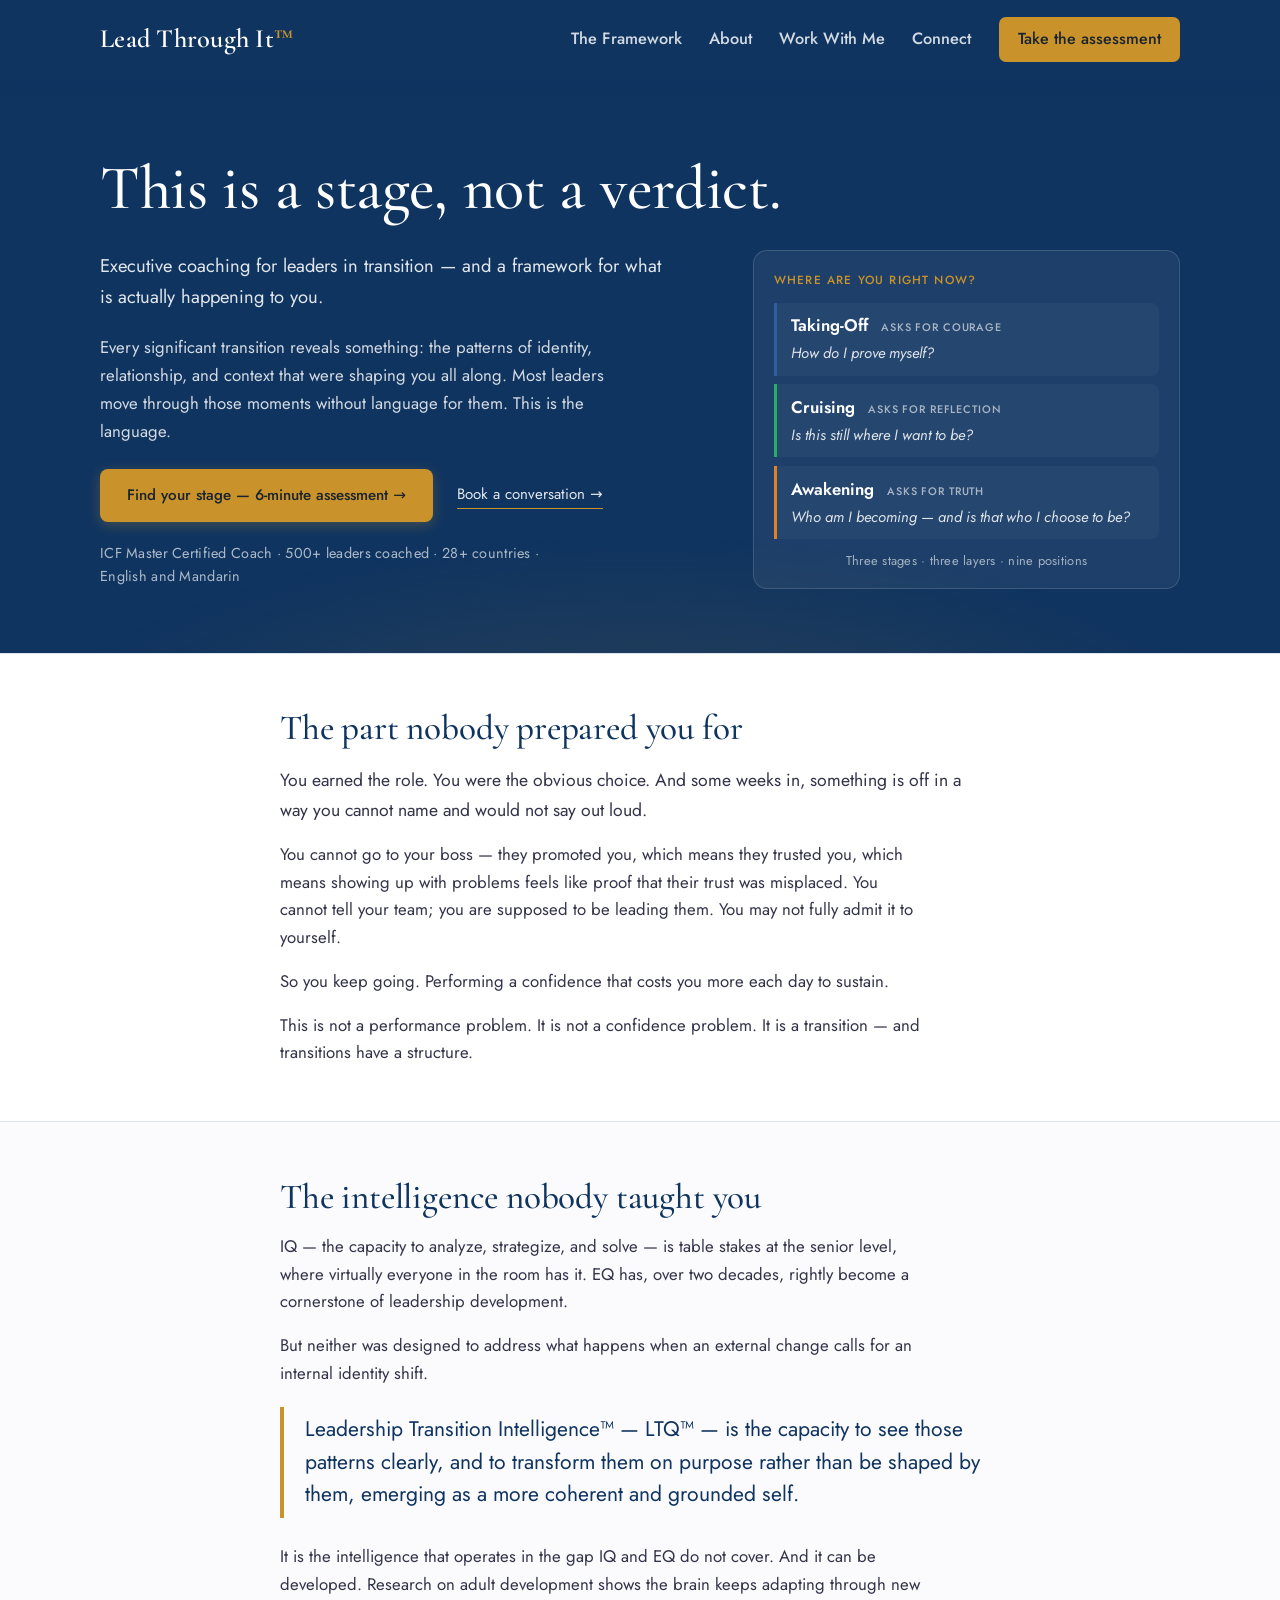
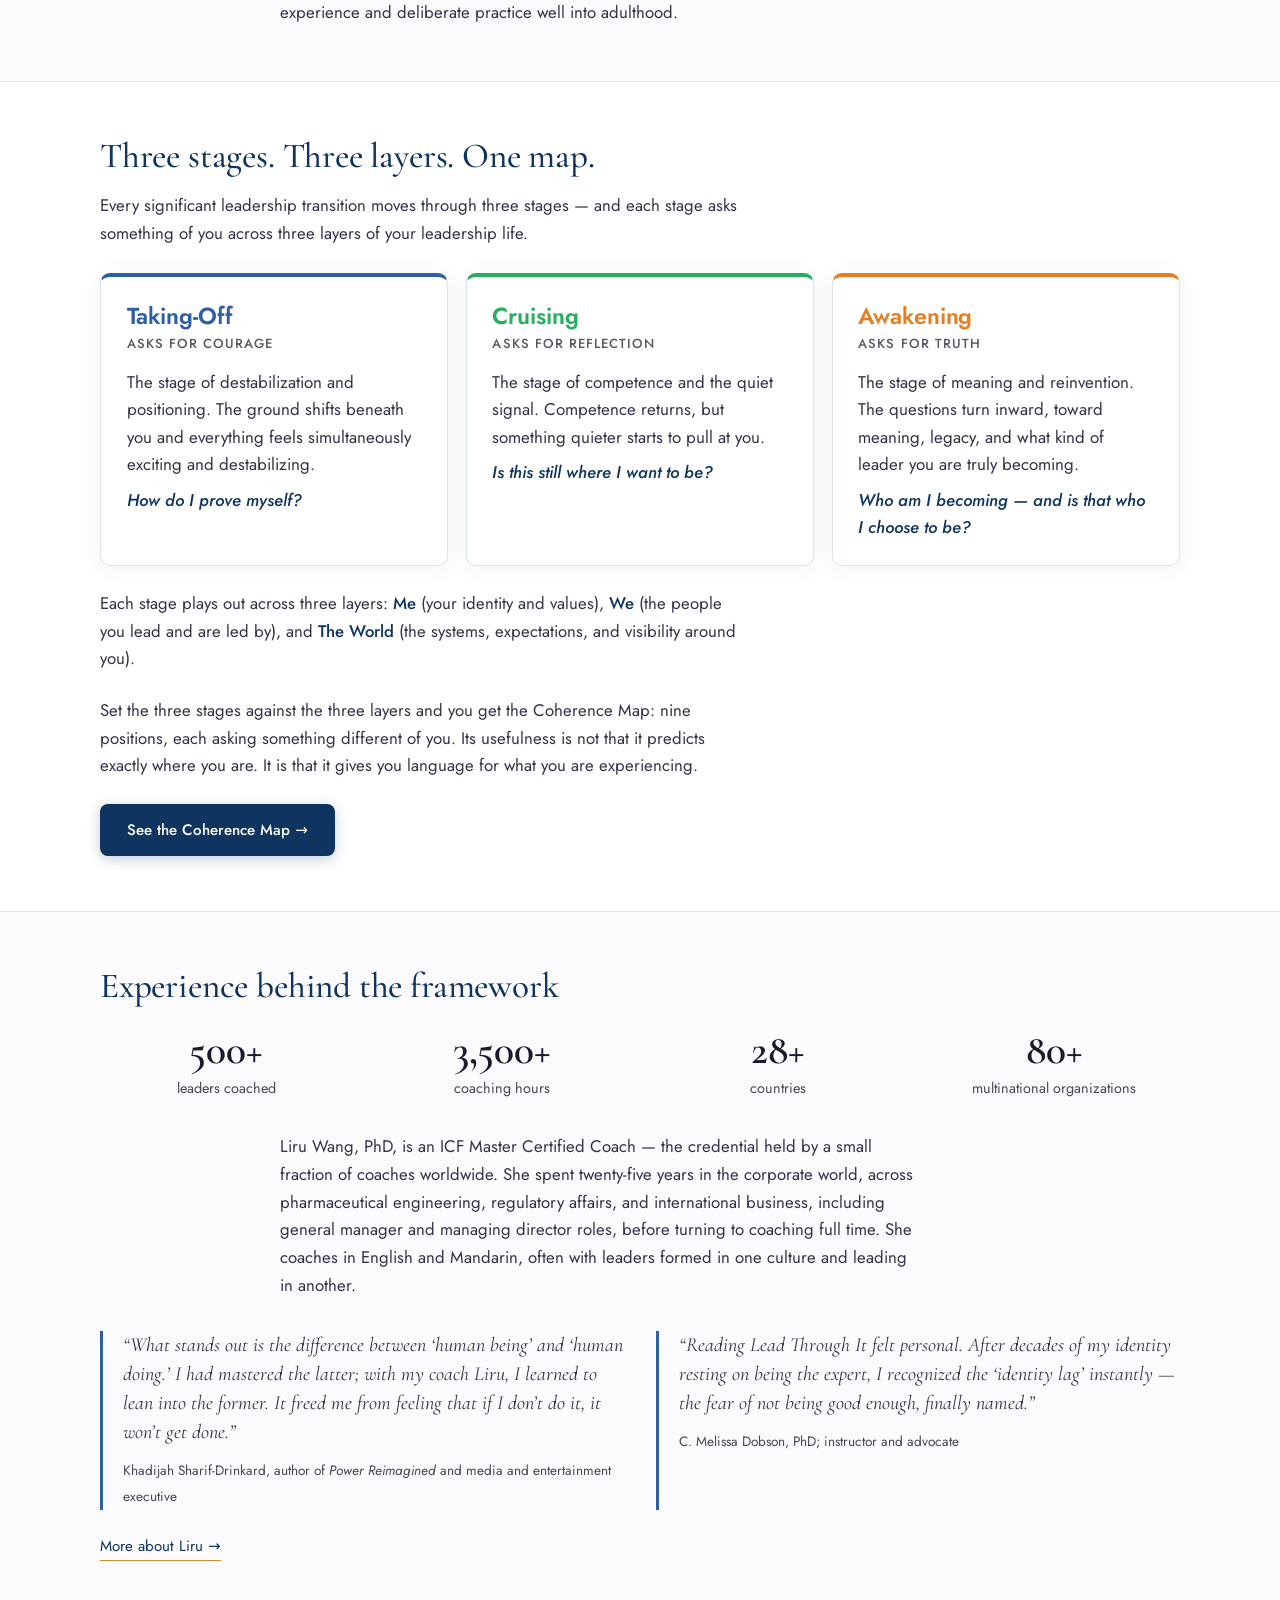
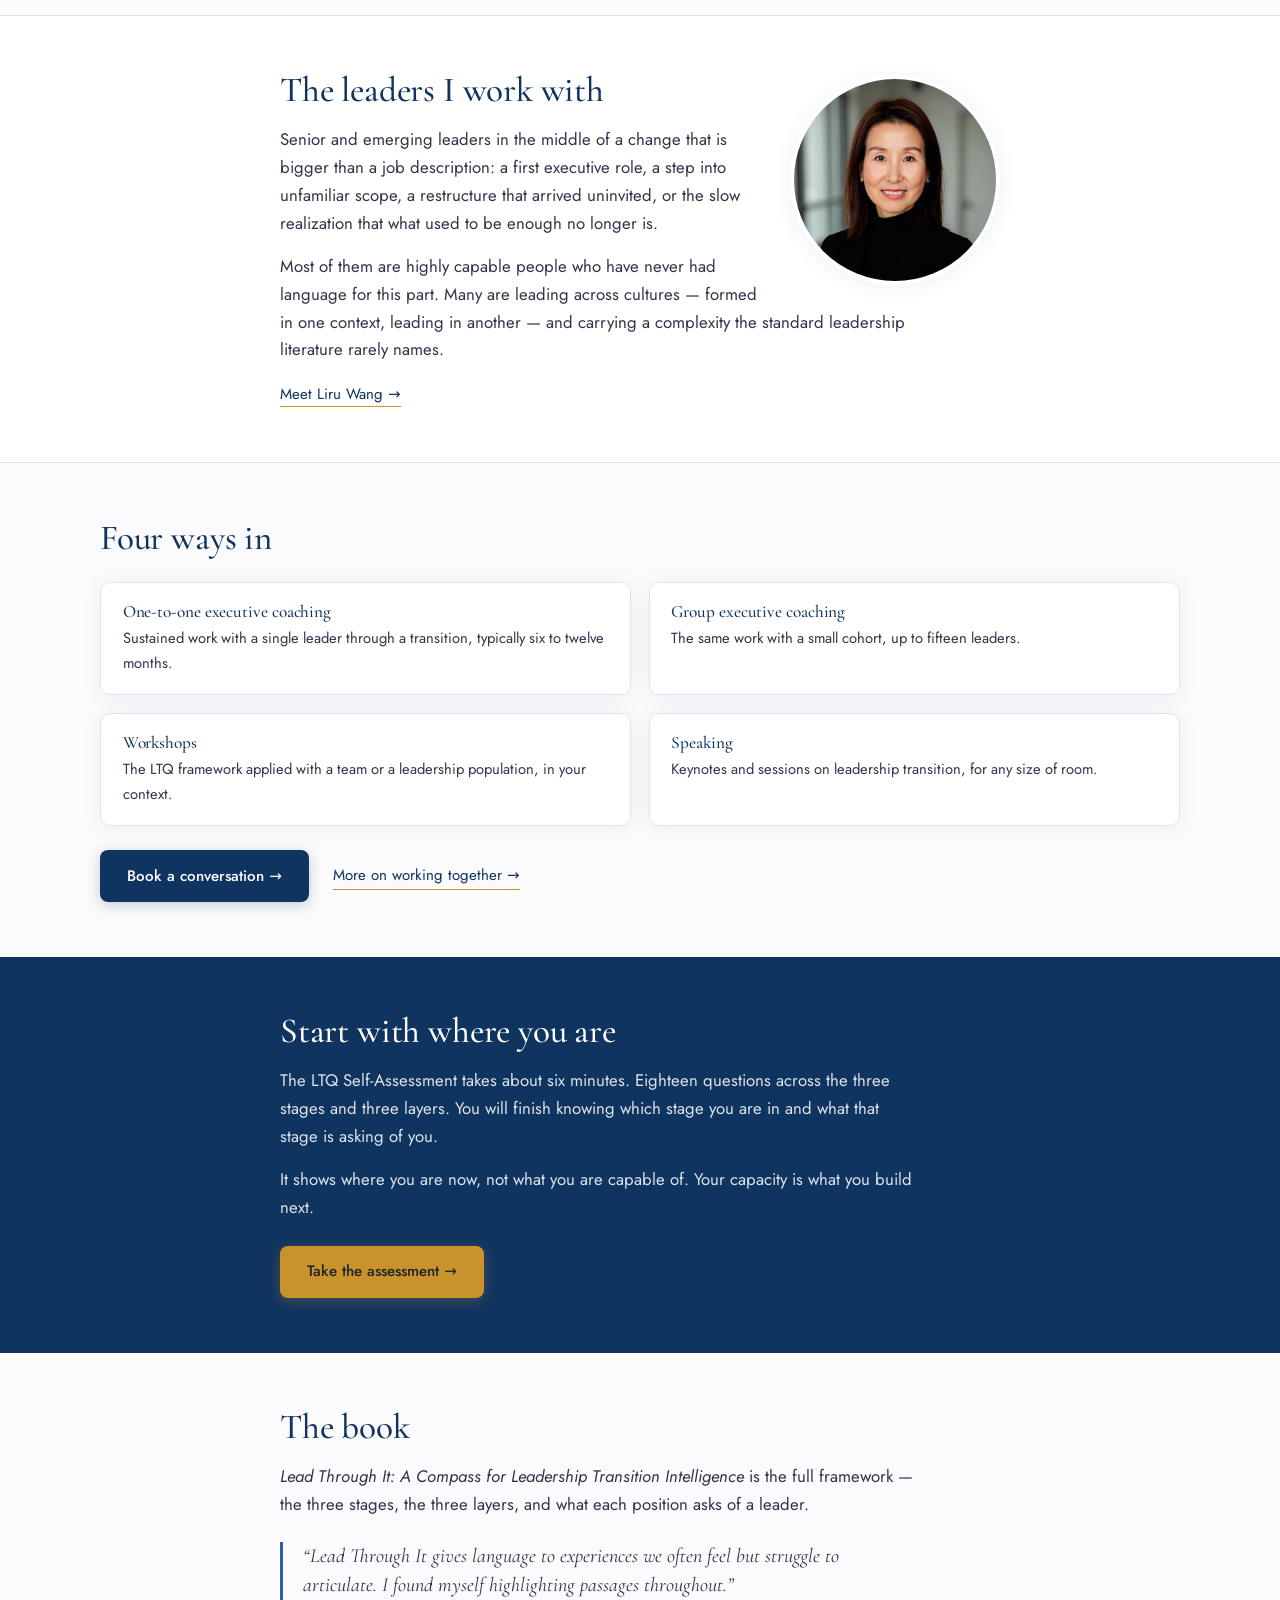
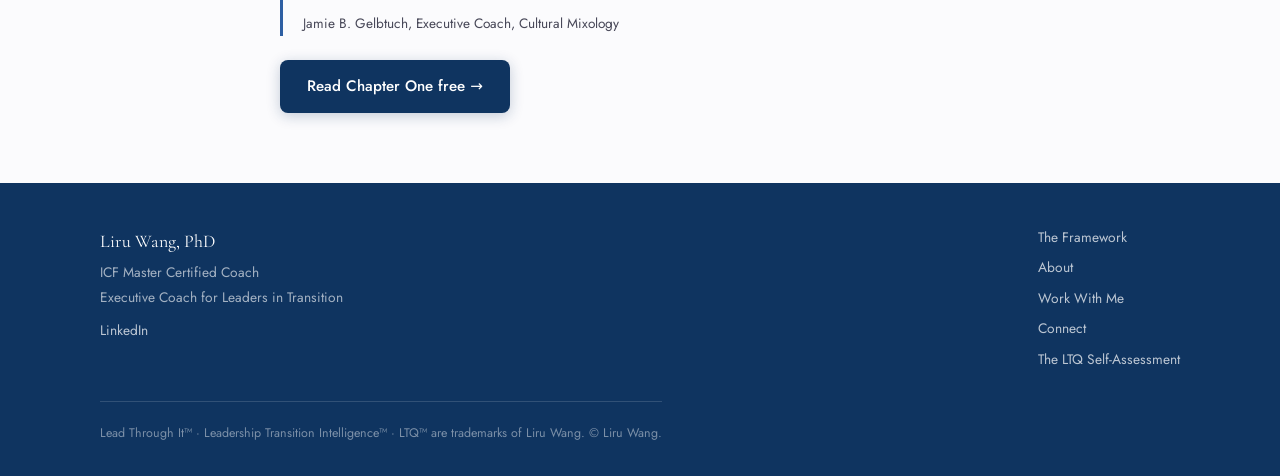
==== index.html @ 0b34b69c "Add files via upload" ====
<!DOCTYPE html>
<html lang="en">
<head>
<meta charset="UTF-8">
<meta name="viewport" content="width=device-width, initial-scale=1">
<title>Leadership Transition Intelligence — Liru Wang, PhD</title>
<meta name="description" content="Executive coaching for leaders in transition, and the LTQ framework for what is actually happening to you. Take the free 18-question self-assessment.">
<link rel="canonical" href="https://leadershiptransitionintelligence.com/">
<meta property="og:type" content="website">
<meta property="og:site_name" content="Leadership Transition Intelligence">
<meta property="og:title" content="Leadership Transition Intelligence — Liru Wang, PhD">
<meta property="og:description" content="Executive coaching for leaders in transition, and the LTQ framework for what is actually happening to you. Take the free 18-question self-assessment.">
<meta property="og:url" content="https://leadershiptransitionintelligence.com/">
<meta name="twitter:card" content="summary">
<link rel="preconnect" href="https://fonts.googleapis.com"><link rel="preconnect" href="https://fonts.gstatic.com" crossorigin><link href="https://fonts.googleapis.com/css2?family=Cormorant+Garamond:ital,wght@0,500;0,600;1,400;1,500&family=Jost:wght@300;400;500;600&display=swap" rel="stylesheet">
<link rel="stylesheet" href="site.css">
<style>
.proof-strip{margin-top:1.25rem;font-size:.9rem;letter-spacing:.02em;opacity:.8}
.stats{display:grid;grid-template-columns:repeat(4,1fr);gap:1.5rem;margin:1.5rem 0 2rem;text-align:center}
.stats .n{display:block;font-family:"Cormorant Garamond",serif;font-size:2.6rem;font-weight:600;line-height:1}
.stats .l{display:block;margin-top:.35rem;font-size:.9rem;opacity:.8}
.quotes{display:grid;grid-template-columns:1fr 1fr;gap:2rem;margin:2rem 0 1rem}
.quotes blockquote,.book-quote{margin:0;padding-left:1.25rem;border-left:3px solid var(--taking,#c8642a)}
.quotes blockquote p,.book-quote p{font-family:"Cormorant Garamond",serif;font-style:italic;font-size:1.25rem;line-height:1.45;margin:0 0 .6rem}
.quotes cite,.book-quote cite{font-style:normal;font-size:.85rem;opacity:.8}
.book-quote{margin:1.5rem 0}
@media (max-width:720px){.stats{grid-template-columns:repeat(2,1fr)}.quotes{grid-template-columns:1fr}}
</style>
<script type="application/ld+json">{"@context": "https://schema.org", "@graph": [{"@type": "Person", "@id": "https://leadershiptransitionintelligence.com/#liru", "name": "Liru Wang", "honorificSuffix": "PhD", "jobTitle": "Executive Coach", "description": "Executive coach for leaders in transition. Creator of the Leadership Transition Intelligence (LTQ) framework and author of Lead Through It.", "url": "https://leadershiptransitionintelligence.com", "sameAs": ["https://www.linkedin.com/in/liruwang/"], "knowsLanguage": ["en", "zh"], "address": {"@type": "PostalAddress", "addressLocality": "Edmonton", "addressRegion": "AB", "addressCountry": "CA"}, "hasCredential": [{"@type": "EducationalOccupationalCredential", "name": "ICF Master Certified Coach (MCC)", "credentialCategory": "certification", "recognizedBy": {"@type": "Organization", "name": "International Coaching Federation"}}, {"@type": "EducationalOccupationalCredential", "name": "PhD", "credentialCategory": "degree"}], "knowsAbout": ["Leadership transitions", "Executive coaching", "Leadership development", "Leadership Transition Intelligence", "Cross-cultural leadership"]}, {"@type": "Book", "@id": "https://leadershiptransitionintelligence.com/#book", "name": "Lead Through It: A Compass for Leadership Transition Intelligence", "author": {"@id": "https://leadershiptransitionintelligence.com/#liru"}, "inLanguage": "en", "bookFormat": "https://schema.org/Paperback", "about": "Leadership transitions, identity, and the Leadership Transition Intelligence framework"}, {"@type": "WebSite", "@id": "https://leadershiptransitionintelligence.com/#site", "url": "https://leadershiptransitionintelligence.com", "name": "Leadership Transition Intelligence", "publisher": {"@id": "https://leadershiptransitionintelligence.com/#liru"}}]}</script>
</head>
<body>
<a class="skip" href="#main">Skip to content</a>
<header class="site-header">
  <div class="header-inner">
    <a class="wordmark" href="index.html">Lead Through It<span>&trade;</span></a>
    <nav class="main" aria-label="Main">
      <a href="framework.html">The Framework</a><a href="about.html">About</a><a href="work-with-me.html">Work With Me</a><a href="connect.html">Connect</a>
      <a class="nav-cta" href="assessment.html">Take the assessment</a>
    </nav>
  </div>
</header>
<section class="hero hero-home">
  <div class="hero-inner">
    <h1 class="h1-oneline">This is a stage, not a verdict.</h1>
    <div class="hero-grid">
      <div>
        <p class="sub">Executive coaching for leaders in transition &mdash; and a framework for what is
           actually happening to you.</p>
        <p>Every significant transition reveals something: the patterns of identity, relationship, and
           context that were shaping you all along. Most leaders move through those moments without
           language for them. This is the language.</p>
        <div class="actions">
          <a class="btn" href="assessment.html">Find your stage &mdash; 6-minute assessment &rarr;</a>
          <a class="textlink" href="connect.html">Book a conversation &rarr;</a>
        </div>
        <p class="proof-strip">ICF Master Certified Coach &middot; 500+ leaders coached &middot;
           28+ countries &middot; English and Mandarin</p>
      </div>
      <aside class="hero-card" aria-label="The three stages of a leadership transition">
        <div class="hc-label">Where are you right now?</div>
        <div class="hc-stage" style="--c:var(--taking)">
          <span class="hc-name">Taking-Off</span><span class="hc-asks">asks for courage</span>
          <span class="hc-q">How do I prove myself?</span></div>
        <div class="hc-stage" style="--c:var(--cruising)">
          <span class="hc-name">Cruising</span><span class="hc-asks">asks for reflection</span>
          <span class="hc-q">Is this still where I want to be?</span></div>
        <div class="hc-stage" style="--c:var(--awakening)">
          <span class="hc-name">Awakening</span><span class="hc-asks">asks for truth</span>
          <span class="hc-q">Who am I becoming &mdash; and is that who I choose to be?</span></div>
        <div class="hc-foot">Three stages &middot; three layers &middot; nine positions</div>
      </aside>
    </div>
  </div>
</section>
<main id="main">

<section class="band"><div class="narrow">
  <h2>The part nobody prepared you for</h2>
  <p class="lede">You earned the role. You were the obvious choice. And some weeks in, something is
     off in a way you cannot name and would not say out loud.</p>
  <p>You cannot go to your boss &mdash; they promoted you, which means they trusted you, which means
     showing up with problems feels like proof that their trust was misplaced. You cannot tell your
     team; you are supposed to be leading them. You may not fully admit it to yourself.</p>
  <p>So you keep going. Performing a confidence that costs you more each day to sustain.</p>
  <p>This is not a performance problem. It is not a confidence problem. It is a transition &mdash;
     and transitions have a structure.</p>
</div></section>

<section><div class="narrow">
  <h2>The intelligence nobody taught you</h2>
  <p>IQ &mdash; the capacity to analyze, strategize, and solve &mdash; is table stakes at the senior
     level, where virtually everyone in the room has it. EQ has, over two decades, rightly become a
     cornerstone of leadership development.</p>
  <p>But neither was designed to address what happens when an external change calls for an internal
     identity shift.</p>
  <p class="definition">Leadership Transition Intelligence&trade; &mdash; LTQ&trade; &mdash; is the
     capacity to see those patterns clearly, and to transform them on purpose rather than be shaped
     by them, emerging as a more coherent and grounded self.</p>
  <p>It is the intelligence that operates in the gap IQ and EQ do not cover. And it can be
     developed. Research on adult development shows the brain keeps adapting through new experience
     and deliberate practice well into adulthood.</p>
</div></section>

<section class="band"><div class="wrap">
  <h2>Three stages. Three layers. One map.</h2>
  <p>Every significant leadership transition moves through three stages &mdash; and each stage asks
     something of you across three layers of your leadership life.</p>
  <div class="stages">
  <div class="stage s-taking">
    <h3>Taking-Off</h3><div class="asks">asks for courage</div>
    <p>The stage of destabilization and positioning. The ground shifts beneath you and everything
       feels simultaneously exciting and destabilizing.</p>
    <p class="q">How do I prove myself?</p>
  </div>
  <div class="stage s-cruising">
    <h3>Cruising</h3><div class="asks">asks for reflection</div>
    <p>The stage of competence and the quiet signal. Competence returns, but something quieter
       starts to pull at you.</p>
    <p class="q">Is this still where I want to be?</p>
  </div>
  <div class="stage s-awakening">
    <h3>Awakening</h3><div class="asks">asks for truth</div>
    <p>The stage of meaning and reinvention. The questions turn inward, toward meaning, legacy,
       and what kind of leader you are truly becoming.</p>
    <p class="q">Who am I becoming &mdash; and is that who I choose to be?</p>
  </div>
</div>
  <p style="margin-top:1.5rem">Each stage plays out across three layers: <strong>Me</strong>
     (your identity and values), <strong>We</strong> (the people you lead and are led by), and
     <strong>The World</strong> (the systems, expectations, and visibility around you).</p>
  <p style="margin-top:1.5rem">Set the three stages against the three layers and you get the
     Coherence Map: nine positions, each asking something different of you. Its usefulness is not
     that it predicts exactly where you are. It is that it gives you language for what you are
     experiencing.</p>
  <div class="actions"><a class="btn btn-navy" href="framework.html">See the Coherence Map
     &rarr;</a></div>
</div></section>

<section><div class="wrap">
  <h2>Experience behind the framework</h2>
  <div class="stats">
    <div><span class="n">500+</span><span class="l">leaders coached</span></div>
    <div><span class="n">3,500+</span><span class="l">coaching hours</span></div>
    <div><span class="n">28+</span><span class="l">countries</span></div>
    <div><span class="n">80+</span><span class="l">multinational organizations</span></div>
  </div>
  <div class="narrow">
    <p>Liru Wang, PhD, is an ICF Master Certified Coach &mdash; the credential held by a small fraction
       of coaches worldwide. She spent twenty-five years in the corporate world, across
       pharmaceutical engineering, regulatory affairs, and international business, including general
       manager and managing director roles, before turning to coaching full time. She coaches in
       English and Mandarin, often with leaders formed in one culture and leading in another.</p>
  </div>
  <div class="quotes">
    <blockquote><p>&ldquo;What stands out is the difference between &lsquo;human being&rsquo; and
      &lsquo;human doing.&rsquo; I had mastered the latter; with my coach Liru, I learned to lean into
      the former. It freed me from feeling that if I don&rsquo;t do it, it won&rsquo;t get
      done.&rdquo;</p>
      <cite>Khadijah Sharif-Drinkard, author of <em>Power Reimagined</em> and media and
      entertainment executive</cite></blockquote>
    <blockquote><p>&ldquo;Reading <em>Lead Through It</em> felt personal. After decades of my identity
      resting on being the expert, I recognized the &lsquo;identity lag&rsquo; instantly &mdash; the
      fear of not being good enough, finally named.&rdquo;</p>
      <cite>C. Melissa Dobson, PhD; instructor and advocate</cite></blockquote>
  </div>
  <div class="actions"><a class="textlink" href="about.html">More about Liru &rarr;</a></div>
</div></section>

<section class="band"><div class="narrow intro-with-photo">
  <img class="intro-photo" src="liru-wang.jpg" width="600" height="600" loading="lazy"
       alt="Liru Wang, executive coach for leaders in transition">
  <h2>The leaders I work with</h2>
  <p>Senior and emerging leaders in the middle of a change that is bigger than a job description:
     a first executive role, a step into unfamiliar scope, a restructure that arrived uninvited, or
     the slow realization that what used to be enough no longer is.</p>
  <p>Most of them are highly capable people who have never had language for this part. Many are
     leading across cultures &mdash; formed in one context, leading in another &mdash; and carrying a
     complexity the standard leadership literature rarely names.</p>
  <p><a class="textlink" href="about.html">Meet Liru Wang &rarr;</a></p>
</div></section>

<section><div class="wrap">
  <h2>Four ways in</h2>
  <div class="ways">
    <div class="way"><h3>One-to-one executive coaching</h3>
      <p>Sustained work with a single leader through a transition, typically six to twelve
         months.</p></div>
    <div class="way"><h3>Group executive coaching</h3>
      <p>The same work with a small cohort, up to fifteen leaders.</p></div>
    <div class="way"><h3>Workshops</h3>
      <p>The LTQ framework applied with a team or a leadership population, in your context.</p></div>
    <div class="way"><h3>Speaking</h3>
      <p>Keynotes and sessions on leadership transition, for any size of room.</p></div>
  </div>
  <div class="actions"><a class="btn btn-navy" href="connect.html">Book a conversation &rarr;</a>
     <a class="textlink" href="work-with-me.html">More on working together &rarr;</a></div>
</div></section>


<section class="band-navy"><div class="narrow">
  <h2>Start with where you are</h2>
  <p>The LTQ Self-Assessment takes about six minutes. Eighteen questions across the three stages and
     three layers. You will finish knowing which stage you are in and what that stage is asking
     of you.</p>
  <p>It shows where you are now, not what you are capable of. Your capacity is what you build
     next.</p>
  <div class="actions"><a class="btn" href="assessment.html">Take the assessment &rarr;</a></div>
</div></section>

<section><div class="narrow">
  <h2>The book</h2>
  <p><em>Lead Through It: A Compass for Leadership Transition Intelligence</em> is the full framework
     &mdash; the three stages, the three layers, and what each position asks of a leader.</p>
  <blockquote class="book-quote"><p>&ldquo;<em>Lead Through It</em> gives language to experiences
    we often feel but struggle to articulate. I found myself highlighting passages
    throughout.&rdquo;</p>
    <cite>Jamie B. Gelbtuch, Executive Coach, Cultural Mixology</cite></blockquote>
  <div class="actions"><!-- BOOK LINK: at launch, add <a class="btn btn-navy" href="AMAZON_URL">Find the book &rarr;</a> before the early-reader link --><a class="btn btn-navy" href="early-reader.html">Read Chapter One free &rarr;</a></div>
</div></section>

</main>
<footer>
  <div class="wrap">
    <div>
      <div class="fname">Liru Wang, PhD</div>
      <div>ICF Master Certified Coach</div>
      <div>Executive Coach for Leaders in Transition</div>
      <div style="margin-top:.5rem"><a href="https://www.linkedin.com/in/liruwang/">LinkedIn</a></div>
    </div>
    <nav aria-label="Footer">
      <a href="framework.html">The Framework</a>
      <a href="about.html">About</a>
      <a href="work-with-me.html">Work With Me</a>
      <a href="connect.html">Connect</a>
      <a href="assessment.html">The LTQ Self-Assessment</a>
    </nav>
  </div>
  <div class="wrap"><div class="footer-legal">
    Lead Through It&trade; &middot; Leadership Transition Intelligence&trade; &middot; LTQ&trade;
    are trademarks of Liru Wang. &copy; Liru Wang.
  </div></div>
</footer>
</body>
</html>
---- site.css ----
/* Lead Through It — Leadership Transition Intelligence
   Extends the design system already live on the assessment page.
   Fonts: Cormorant Garamond (display) + Jost (text). */

:root{
  --navy:#0f3460; --navy-mid:#1a4a80; --navy-light:#e8f0f8; --navy-pale:#f3f7fb;
  --gold:#c9922a; --gold-deep:#a8761c;
  --taking:#2e5fa3; --cruising:#27ae60; --awakening:#e67e22;
  --taking-fill:#dde7f4; --cruising-fill:#e8f6ee; --awakening-fill:#fcebdc;
  --dark:#1a1a2e; --mid:#444455; --soft:#6a6a7c;
  --page:#fbfbfd; --white:#fff; --border:#dde4ee;
  --serif:'Cormorant Garamond',Georgia,serif;
  --sans:'Jost',system-ui,-apple-system,sans-serif;
  --measure:64ch;
  --shadow:0 2px 20px rgba(15,52,96,.07);
}

*,*::before,*::after{box-sizing:border-box;margin:0;padding:0}
html{scroll-behavior:smooth}
@media (prefers-reduced-motion:reduce){
  html{scroll-behavior:auto}
  *,*::before,*::after{animation-duration:.01ms!important;transition-duration:.01ms!important}
}
body{font-family:var(--sans);background:var(--page);color:var(--dark);line-height:1.65;
  font-weight:300;-webkit-font-smoothing:antialiased}

/* ---------- skip link + focus ---------- */
.skip{position:absolute;left:-9999px;top:0;background:var(--navy);color:#fff;
  padding:.7rem 1.2rem;z-index:200;border-radius:0 0 6px 0}
.skip:focus{left:0}
a:focus-visible,button:focus-visible,input:focus-visible,textarea:focus-visible,select:focus-visible{
  outline:3px solid var(--gold);outline-offset:2px}

/* ---------- header ---------- */
.site-header{background:var(--navy);position:sticky;top:0;z-index:100;
  box-shadow:0 1px 14px rgba(15,52,96,.28)}
.header-inner{max-width:1120px;margin:0 auto;padding:.9rem 1.25rem;
  display:flex;align-items:center;justify-content:space-between;gap:1.25rem;flex-wrap:wrap}
.wordmark{font-family:var(--serif);font-size:1.3rem;font-weight:600;color:#fff;
  text-decoration:none;letter-spacing:.01em;line-height:1.1;white-space:nowrap}
.wordmark span{color:var(--gold)}
nav.main{display:flex;align-items:center;gap:1.4rem;flex-wrap:wrap}
nav.main a{color:rgba(255,255,255,.82);text-decoration:none;font-size:.86rem;
  font-weight:400;padding:.25rem 0;border-bottom:1.5px solid transparent;transition:color .15s,border-color .15s}
nav.main a:hover{color:#fff;border-bottom-color:var(--gold)}
nav.main a[aria-current="page"]{color:#fff;border-bottom-color:var(--gold)}
nav.main a.nav-cta{background:var(--gold);color:#19242f;padding:.5rem 1.05rem;border-radius:7px;
  font-weight:500;border:none}
nav.main a.nav-cta:hover{background:#dba23a;color:#19242f}

/* ---------- layout ---------- */
main{display:block}
.wrap{max-width:1120px;margin:0 auto;padding:0 1.25rem}
.narrow{max-width:760px;margin:0 auto;padding:0 1.25rem}
section{padding:3.4rem 0}
section.tight{padding:2.4rem 0}
.band{background:var(--white);border-top:1px solid var(--border);border-bottom:1px solid var(--border)}
.band-navy{background:var(--navy);color:#fff}
.band-navy p{color:rgba(255,255,255,.8)}

/* ---------- type ---------- */
h1,h2,h3{font-family:var(--serif);font-weight:500;line-height:1.14;color:var(--navy);
  letter-spacing:-.005em}
h1{font-size:clamp(2.1rem,5.2vw,3.5rem)}
h2{font-size:clamp(1.55rem,3.3vw,2.2rem);margin-bottom:1rem}
h3{font-size:1.2rem;margin-bottom:.45rem}
p{max-width:var(--measure);margin-bottom:1rem;font-size:1.005rem;color:var(--mid)}
p:last-child{margin-bottom:0}
.lede{font-size:1.1rem;color:var(--mid);line-height:1.72}
em{font-style:italic}
strong{font-weight:500;color:var(--navy)}
.band-navy h1,.band-navy h2,.band-navy h3{color:#fff}
.band-navy strong{color:var(--gold)}

/* ---------- hero ---------- */
.hero{background:var(--navy);color:#fff;padding:4.6rem 0 4rem;position:relative;overflow:hidden}
.hero::after{content:'';position:absolute;inset:0;pointer-events:none;
  background:radial-gradient(ellipse 70% 55% at 50% 118%,rgba(201,146,42,.15),transparent 70%)}
.hero .wrap{position:relative;z-index:1}
.hero h1{color:#fff;max-width:16ch;margin-bottom:1.1rem}
.hero .sub{font-size:1.08rem;color:rgba(255,255,255,.78);max-width:52ch;
  margin-bottom:1.4rem;line-height:1.7;font-weight:300}
.hero p{color:rgba(255,255,255,.72);max-width:54ch}
.hero-inner{max-width:1120px;margin:0 auto;padding:0 1.25rem}

/* ---------- buttons ---------- */
.btn{display:inline-block;background:var(--gold);color:#19242f;text-decoration:none;
  padding:.85rem 1.7rem;border-radius:8px;font-family:var(--sans);font-size:.95rem;
  font-weight:500;border:none;cursor:pointer;transition:background .18s,transform .15s;
  box-shadow:0 3px 14px rgba(201,146,42,.3)}
.btn:hover{background:#dba23a;transform:translateY(-1px)}
.btn-outline{background:transparent;color:#fff;border:1.5px solid rgba(255,255,255,.45);
  box-shadow:none}
.btn-outline:hover{background:rgba(255,255,255,.12);color:#fff}
.btn-navy{background:var(--navy);color:#fff;box-shadow:0 3px 14px rgba(15,52,96,.24)}
.btn-navy:hover{background:var(--navy-mid)}
.actions{display:flex;align-items:center;gap:1.5rem;flex-wrap:wrap;margin-top:1.5rem}
.textlink{color:var(--navy);font-size:.94rem;text-decoration:none;
  border-bottom:1.5px solid var(--gold);padding-bottom:1px;transition:color .15s}
.textlink:hover{color:var(--gold-deep)}
.hero .textlink,.band-navy .textlink{color:rgba(255,255,255,.88)}
.hero .textlink:hover,.band-navy .textlink:hover{color:#fff}

/* ---------- stages ---------- */
.stages{display:grid;grid-template-columns:repeat(3,1fr);gap:1.1rem;margin:1.6rem 0 0}
.stage{background:var(--white);border:1px solid var(--border);border-top:4px solid var(--c);
  border-radius:10px;padding:1.35rem 1.45rem;box-shadow:var(--shadow)}
.stage h3{color:var(--c);margin-bottom:.3rem}
.stage .asks{font-size:.78rem;color:var(--soft);margin-bottom:.6rem;font-weight:400}
.stage p{font-size:.93rem;margin-bottom:.55rem}
.stage .q{font-size:.9rem;font-style:italic;color:var(--navy);margin-bottom:0}
.s-taking{--c:var(--taking)} .s-cruising{--c:var(--cruising)} .s-awakening{--c:var(--awakening)}

/* ---------- layers ---------- */
.layers{display:grid;grid-template-columns:repeat(3,1fr);gap:1.1rem;margin-top:1.5rem}
.layer{background:var(--navy-pale);border:1px solid var(--border);border-radius:10px;
  padding:1.2rem 1.35rem}
.layer h3{font-size:1.1rem;margin-bottom:.35rem}
.layer p{font-size:.92rem;margin-bottom:0}

/* ---------- coherence map ---------- */
.map-figure{margin:1.7rem 0 0}
.map-figure img{width:100%;max-width:760px;margin:0 auto;height:auto;display:block;border:1px solid var(--border);
  border-radius:10px;background:#fff}
.map-table{width:100%;border-collapse:separate;border-spacing:5px;margin-top:1.7rem;
  font-size:.9rem}
.map-table caption{text-align:left;font-size:.88rem;color:var(--soft);
  margin-bottom:.7rem;font-style:italic}
.map-table th{background:var(--navy);color:#fff;font-family:var(--serif);font-size:1.02rem;
  font-weight:500;padding:.6rem .8rem;text-align:left;border-radius:6px}
.map-table th[scope="row"]{background:var(--navy-pale);color:var(--navy);width:8.5rem}
.map-table td{padding:.75rem .85rem;border-radius:6px;color:#223;line-height:1.5;
  vertical-align:top;font-size:.9rem}
tr.r-taking td{background:var(--taking-fill)}
tr.r-cruising td{background:var(--cruising-fill)}
tr.r-awakening td{background:var(--awakening-fill)}
tr.r-taking th[scope="row"]{color:var(--taking)}
tr.r-cruising th[scope="row"]{color:var(--cruising)}
tr.r-awakening th[scope="row"]{color:var(--awakening)}

/* ---------- prose blocks ---------- */
.pull{font-family:var(--serif);font-size:clamp(1.3rem,2.7vw,1.75rem);line-height:1.35;
  color:var(--navy);border-left:3px solid var(--gold);padding-left:1.2rem;margin:1.8rem 0;
  max-width:34ch;font-weight:500}
.callout{background:var(--navy-pale);border:1px solid var(--border);border-radius:10px;
  padding:1.4rem 1.6rem;margin:1.6rem 0;max-width:var(--measure)}
.callout p{margin-bottom:.6rem}
.callout p:last-child{margin-bottom:0}
.definition{font-size:1.06rem;color:var(--navy);line-height:1.6;border-left:3px solid var(--gold);
  padding-left:1.1rem;margin:1.3rem 0;max-width:58ch;font-weight:400}

ul.plain{list-style:none;max-width:var(--measure);margin:1rem 0}
ul.plain li{position:relative;padding-left:1.4rem;margin-bottom:.6rem;color:var(--mid);
  font-size:.98rem;line-height:1.6}
ul.plain li::before{content:'';position:absolute;left:0;top:.62em;width:6px;height:6px;
  border-radius:50%;background:var(--gold)}
ul.creds{list-style:none;max-width:var(--measure);margin:1rem 0;
  border-top:1px solid var(--border)}
ul.creds li{padding:.62rem 0;border-bottom:1px solid var(--border);color:var(--mid);font-size:.95rem}

/* ---------- offers ---------- */
.offer{background:var(--white);border:1px solid var(--border);border-radius:12px;
  padding:1.9rem 2rem;margin-bottom:1.3rem;box-shadow:var(--shadow)}
.offer h2{font-size:1.5rem;margin-bottom:.6rem}
.offer h3{font-size:.95rem;font-family:var(--sans);font-weight:500;color:var(--navy);
  margin:1.25rem 0 .5rem}
.offer p{font-size:.97rem}
.ways{display:grid;grid-template-columns:repeat(2,1fr);gap:1.1rem;margin-top:1.5rem}
.way{background:var(--white);border:1px solid var(--border);border-radius:10px;
  padding:1.2rem 1.35rem;box-shadow:var(--shadow)}
.way h3{font-size:1.08rem;margin-bottom:.3rem}
.way p{font-size:.92rem;margin-bottom:0}

/* ---------- forms + scheduler ---------- */
.sched{background:var(--white);border:1px solid var(--border);border-radius:12px;
  padding:1rem;margin-top:1.6rem;box-shadow:var(--shadow);min-height:640px}
.sched-fallback{padding:2.4rem 1.5rem;text-align:center;color:var(--soft);font-size:.93rem}
form.contact{max-width:600px;margin-top:1.4rem;background:var(--white);border:1px solid var(--border);
  border-radius:12px;padding:1.7rem 1.8rem;box-shadow:var(--shadow)}
.field{margin-bottom:1rem}
.field label{display:block;font-size:.88rem;font-weight:500;color:var(--navy);margin-bottom:.35rem}
.field input,.field textarea,.field select{width:100%;border:1px solid var(--border);border-radius:7px;
  padding:.65rem .8rem;font-family:var(--sans);font-size:.95rem;color:var(--dark);
  background:var(--page);font-weight:300}
.field textarea{min-height:120px;resize:vertical;line-height:1.6}
.field input:focus,.field textarea:focus,.field select:focus{border-color:var(--navy-mid);outline-offset:1px}
.form-note{font-size:.82rem;color:var(--soft);margin-top:.9rem}
.form-status{margin-top:1rem;padding:.9rem 1.1rem;border-radius:8px;font-size:.93rem;display:none}
.form-status.ok{display:block;background:#e8f5ee;border:1px solid #a8d8bc;color:#1a5c3a}
.form-status.err{display:block;background:#fff3ed;border:1px solid #f4a46a;color:#8b3a00}

/* ---------- footer ---------- */
footer{background:var(--navy);color:rgba(255,255,255,.62);padding:2.6rem 0 2rem;
  font-size:.86rem;line-height:1.8;margin-top:1rem}
footer .wrap{display:flex;justify-content:space-between;gap:2rem;flex-wrap:wrap}
footer a{color:rgba(255,255,255,.72);text-decoration:none;border-bottom:1px solid transparent}
footer a:hover{color:#fff;border-bottom-color:var(--gold)}
footer .fname{font-family:var(--serif);font-size:1.12rem;color:#fff;margin-bottom:.2rem}
footer nav{display:flex;flex-direction:column;gap:.3rem}
.footer-legal{border-top:1px solid rgba(255,255,255,.14);margin-top:1.8rem;padding-top:1.2rem;
  font-size:.78rem;color:rgba(255,255,255,.45)}

/* ---------- responsive ---------- */
@media (max-width:860px){
  .stages,.layers,.ways{grid-template-columns:1fr}
  /* a sticky header costs a fifth of a phone screen; let it scroll away instead */
  .site-header{position:static}
  .header-inner{padding:.75rem 1.25rem;gap:.7rem}
  .wordmark{font-size:1.15rem}
  nav.main{gap:.9rem;width:100%;justify-content:flex-start;align-items:center}
  nav.main a{font-size:.8rem}
  nav.main a.nav-cta{padding:.42rem .85rem;font-size:.8rem;margin-left:auto}
  section{padding:2.6rem 0}
  .hero{padding:3.2rem 0 2.8rem}
  .offer{padding:1.5rem 1.35rem}
}
@media (max-width:720px){
  /* the map SVG is landscape and unreadable on a phone — show the stacked table instead */
  .map-figure{display:none}
  .map-table{display:block}
}
@media (min-width:721px){
  .map-table.alt{display:none}
}
@media (max-width:560px){
  .map-table,.map-table tbody,.map-table tr,.map-table td,.map-table th{display:block;width:auto}
  .map-table caption{display:block;width:auto}
  .map-table thead{display:none}
  .map-table tr{margin-bottom:1rem}
  .map-table th[scope="row"]{width:auto;margin-bottom:4px}
  .map-table td{margin-bottom:4px}
  .map-table td::before{content:attr(data-layer);display:block;font-weight:500;
    color:var(--navy);font-size:.8rem;margin-bottom:.15rem}
}

/* ---------- photos ---------- */
.hero-split{display:grid;grid-template-columns:1fr 300px;gap:3rem;align-items:center}
.hero-portrait{width:100%;height:auto;display:block;border-radius:10px;
  box-shadow:0 10px 36px rgba(0,0,0,.35);border:3px solid rgba(255,255,255,.12)}
.photo-figure{margin:2rem 0 0;max-width:640px}
.photo-figure img{width:100%;height:auto;display:block;border-radius:10px;box-shadow:var(--shadow)}
.photo-figure figcaption{font-size:.85rem;color:var(--soft);margin-top:.6rem;font-style:italic}
.intro-with-photo::after{content:'';display:block;clear:both}
.intro-photo{float:right;width:210px;height:210px;object-fit:cover;border-radius:50%;
  margin:.3rem 0 1rem 2rem;box-shadow:var(--shadow);border:4px solid #fff}
@media (max-width:760px){
  .hero-split{grid-template-columns:1fr;gap:2rem}
  .hero-portrait{max-width:260px}
  .intro-photo{float:none;display:block;width:160px;height:160px;margin:0 0 1.2rem}
}

/* ---------- stage + layer cards: larger, easier to read ---------- */
.stage,.layer{padding:1.6rem 1.6rem 1.5rem}
.stage h3{font-family:var(--sans);font-size:1.45rem;font-weight:600;letter-spacing:-.005em;margin-bottom:.25rem}
.stage .asks{font-size:.82rem;font-weight:500;text-transform:uppercase;letter-spacing:.08em;color:var(--soft);margin-bottom:.9rem}
.stage p,.layer p{font-size:1.06rem;font-weight:400;line-height:1.6;color:#33334a}
.stage .q{font-size:1.06rem;font-weight:500;color:var(--navy)}
.layer h3{font-family:var(--sans);font-size:1.3rem;font-weight:600;color:var(--navy);margin-bottom:.4rem}

/* ---------- readability: regular weight, darker text site-wide ---------- */
:root{--mid:#33334a;--soft:#585869}
body{font-weight:400}
p{font-size:1.05rem}
.hero .sub{font-weight:400;font-size:1.15rem;color:rgba(255,255,255,.88)}
.hero p{color:rgba(255,255,255,.82)}
.band-navy p{color:rgba(255,255,255,.86)}
ul.plain li,ul.creds li{font-size:1.02rem}
input,textarea,select{font-weight:400}

/* ---------- larger header ---------- */
.header-inner{padding:1.05rem 1.25rem}
.wordmark{font-size:1.65rem}
nav.main{gap:1.7rem}
nav.main a{font-size:1.02rem;font-weight:500}
nav.main a.nav-cta{font-size:1rem;padding:.6rem 1.2rem}

/* ---------- homepage hero ---------- */
.hero h1.h1-oneline{max-width:none;font-size:clamp(2.2rem,5.4vw,3.9rem);margin-bottom:1.6rem}
.hero-grid{display:grid;grid-template-columns:minmax(0,1.15fr) minmax(0,1fr);gap:3.5rem;align-items:center}
.hero-card{background:rgba(255,255,255,.06);border:1px solid rgba(255,255,255,.14);
  border-radius:14px;padding:1.5rem 1.5rem 1.2rem;backdrop-filter:blur(2px)}
.hc-label{font-size:.8rem;font-weight:500;letter-spacing:.1em;text-transform:uppercase;
  color:var(--gold);margin-bottom:1rem}
.hc-stage{display:grid;grid-template-columns:auto 1fr;column-gap:.8rem;align-items:baseline;
  text-decoration:none;padding:.85rem 0 .85rem 1rem;border-left:4px solid var(--c);
  margin-bottom:.7rem;background:rgba(255,255,255,.04);border-radius:0 8px 8px 0;transition:background .15s}
.hc-stage:hover{background:rgba(255,255,255,.1)}
.hc-name{font-size:1.2rem;font-weight:600;color:#fff}
.hc-asks{font-size:.74rem;font-weight:500;letter-spacing:.08em;text-transform:uppercase;color:rgba(255,255,255,.6)}
.hc-q{grid-column:1/-1;font-style:italic;color:rgba(255,255,255,.85);font-size:1rem;margin-top:.2rem;padding-right:1rem}
.hc-foot{font-size:.85rem;color:rgba(255,255,255,.6);margin-top:.9rem;text-align:center;letter-spacing:.02em}
@media (min-width:900px){.hero h1.h1-oneline{white-space:nowrap}}
@media (max-width:900px){
  .hero-grid{grid-template-columns:1fr;gap:2.2rem}
  .wordmark{font-size:1.45rem}
  nav.main{gap:1.1rem}
  nav.main a{font-size:.95rem}
}
@media (max-width:560px){nav.main{gap:.55rem 1rem}nav.main a{font-size:.92rem}nav.main a.nav-cta{font-size:.92rem;padding:.5rem .95rem}}

/* ---------- hero card: static, more compact, balanced with left column ---------- */
.hero-grid{grid-template-columns:minmax(0,1.35fr) minmax(0,1fr);gap:3rem}
.hero-card{max-width:430px;justify-self:end;padding:1.2rem 1.25rem 1rem}
.hc-label{font-size:.74rem;margin-bottom:.8rem}
.hc-stage{padding:.6rem .8rem .6rem .9rem;margin-bottom:.55rem;border-left-width:3px}
.hc-stage:hover{background:rgba(255,255,255,.04)}
.hc-name{font-size:1.05rem}
.hc-asks{font-size:.68rem}
.hc-q{font-size:.93rem;margin-top:.1rem}
.hc-foot{font-size:.8rem;margin-top:.7rem}
@media (max-width:900px){.hero-card{justify-self:stretch;max-width:none}}

/* ---------- framework hero ---------- */
.hero-grid-fw{display:grid;grid-template-columns:minmax(0,1fr) 300px;gap:3rem;align-items:center}
.hero-fw .oneline{max-width:none}
.iq-card{max-width:none;justify-self:stretch}
.iq-row{display:grid;grid-template-columns:3.2rem 1fr;gap:.7rem;align-items:baseline;
  padding:.65rem 0;border-top:1px solid rgba(255,255,255,.12);color:rgba(255,255,255,.82);font-size:.95rem;line-height:1.45}
.iq-row:first-of-type{border-top:none}
.iq-tag{font-weight:600;font-size:1.05rem;color:#fff;letter-spacing:.02em}
.iq-ltq{background:rgba(201,146,42,.14);border-top:none;border-radius:8px;padding:.75rem .7rem;margin:.3rem -.7rem 0;color:#fff}
.iq-ltq .iq-tag{color:var(--gold)}
@media (min-width:1100px){.hero-fw .oneline{white-space:nowrap}}
@media (max-width:900px){.hero-grid-fw{grid-template-columns:1fr;gap:2rem}}

/* ---------- LTQ definition: larger, term highlighted ---------- */
.definition{font-size:1.32rem;line-height:1.55;padding:.4rem 0 .4rem 1.3rem;border-left-width:4px;margin:1.2rem 0 1.6rem;max-width:none}
.def-term{font-weight:600;color:var(--navy);background:linear-gradient(transparent 62%,rgba(201,146,42,.32) 62%);padding:0 .1em}

/* ---------- phones/tablets: stack hero, card full width (must stay last) ---------- */
@media (max-width:900px){
  .hero-grid,.hero-grid-fw{grid-template-columns:1fr;gap:2rem}
  .hero-card{justify-self:stretch;max-width:none}
  .hc-stage{grid-template-columns:auto minmax(0,1fr)}
}
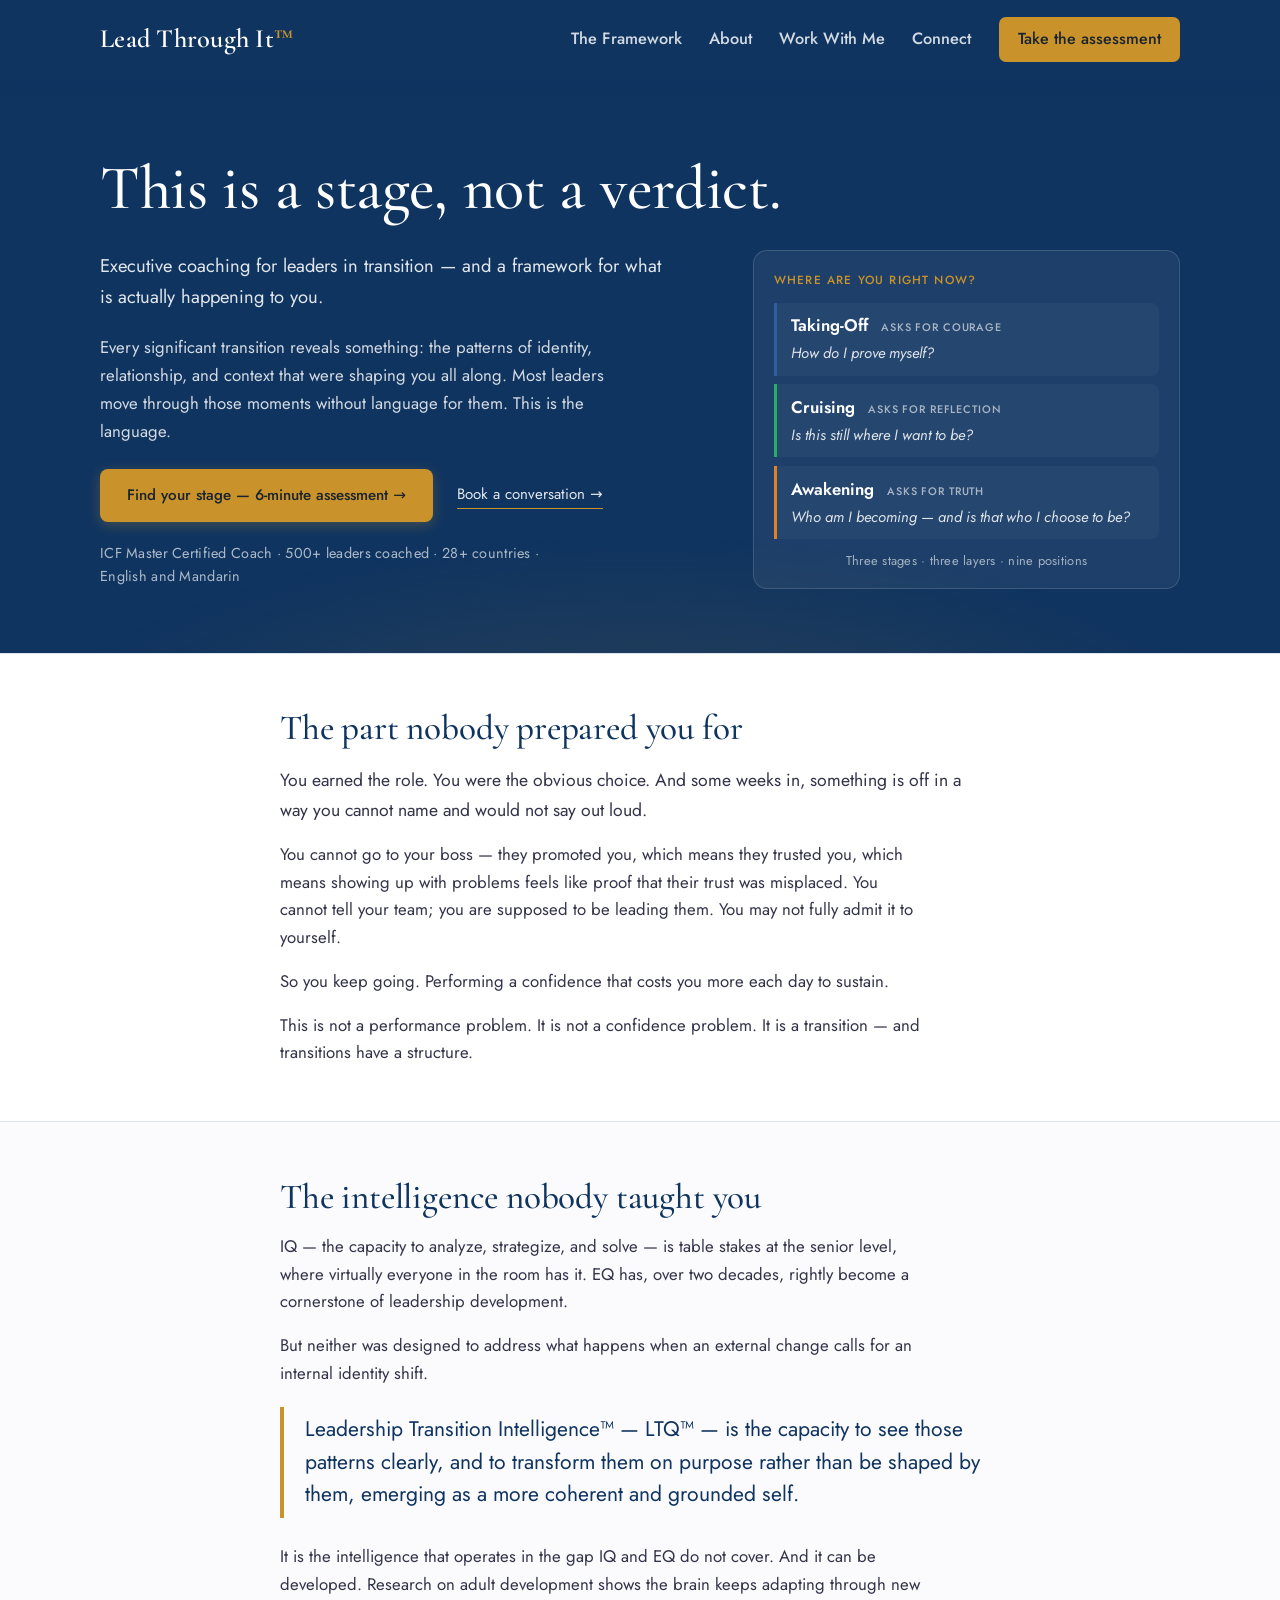
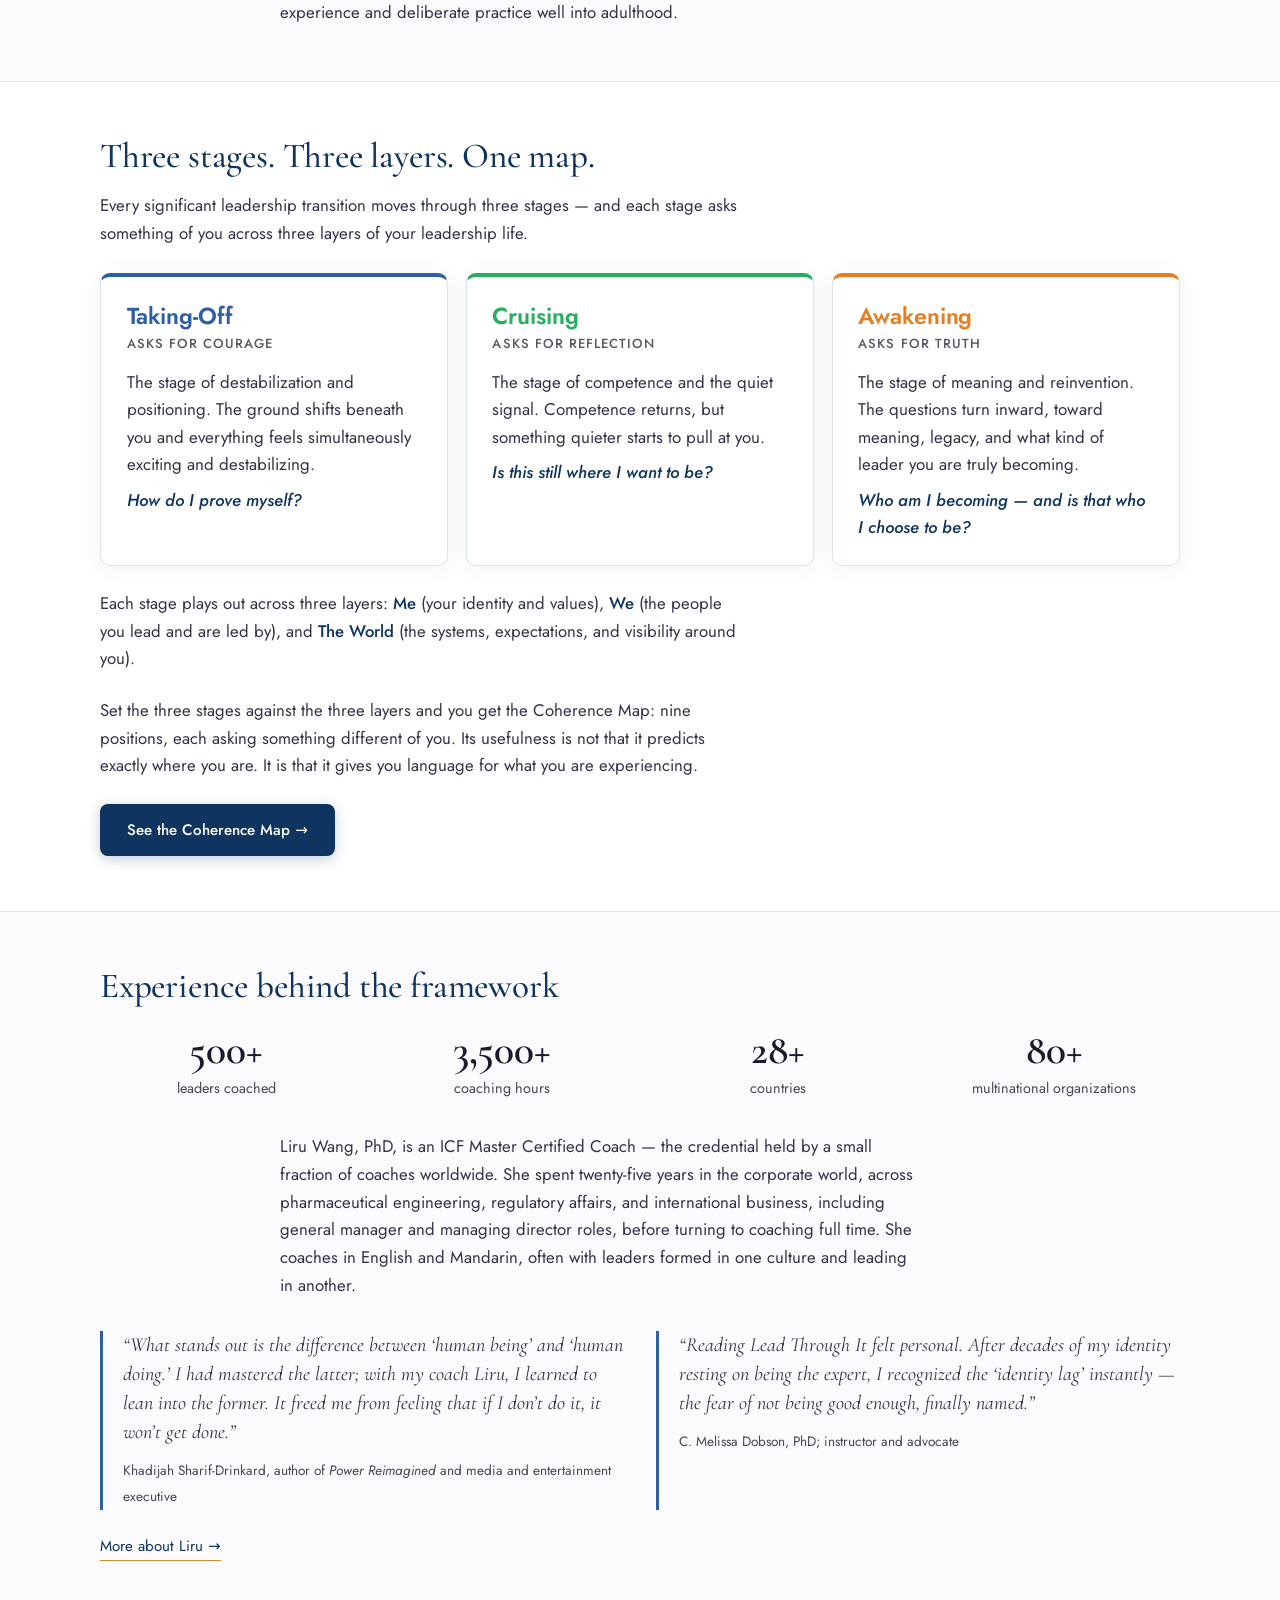
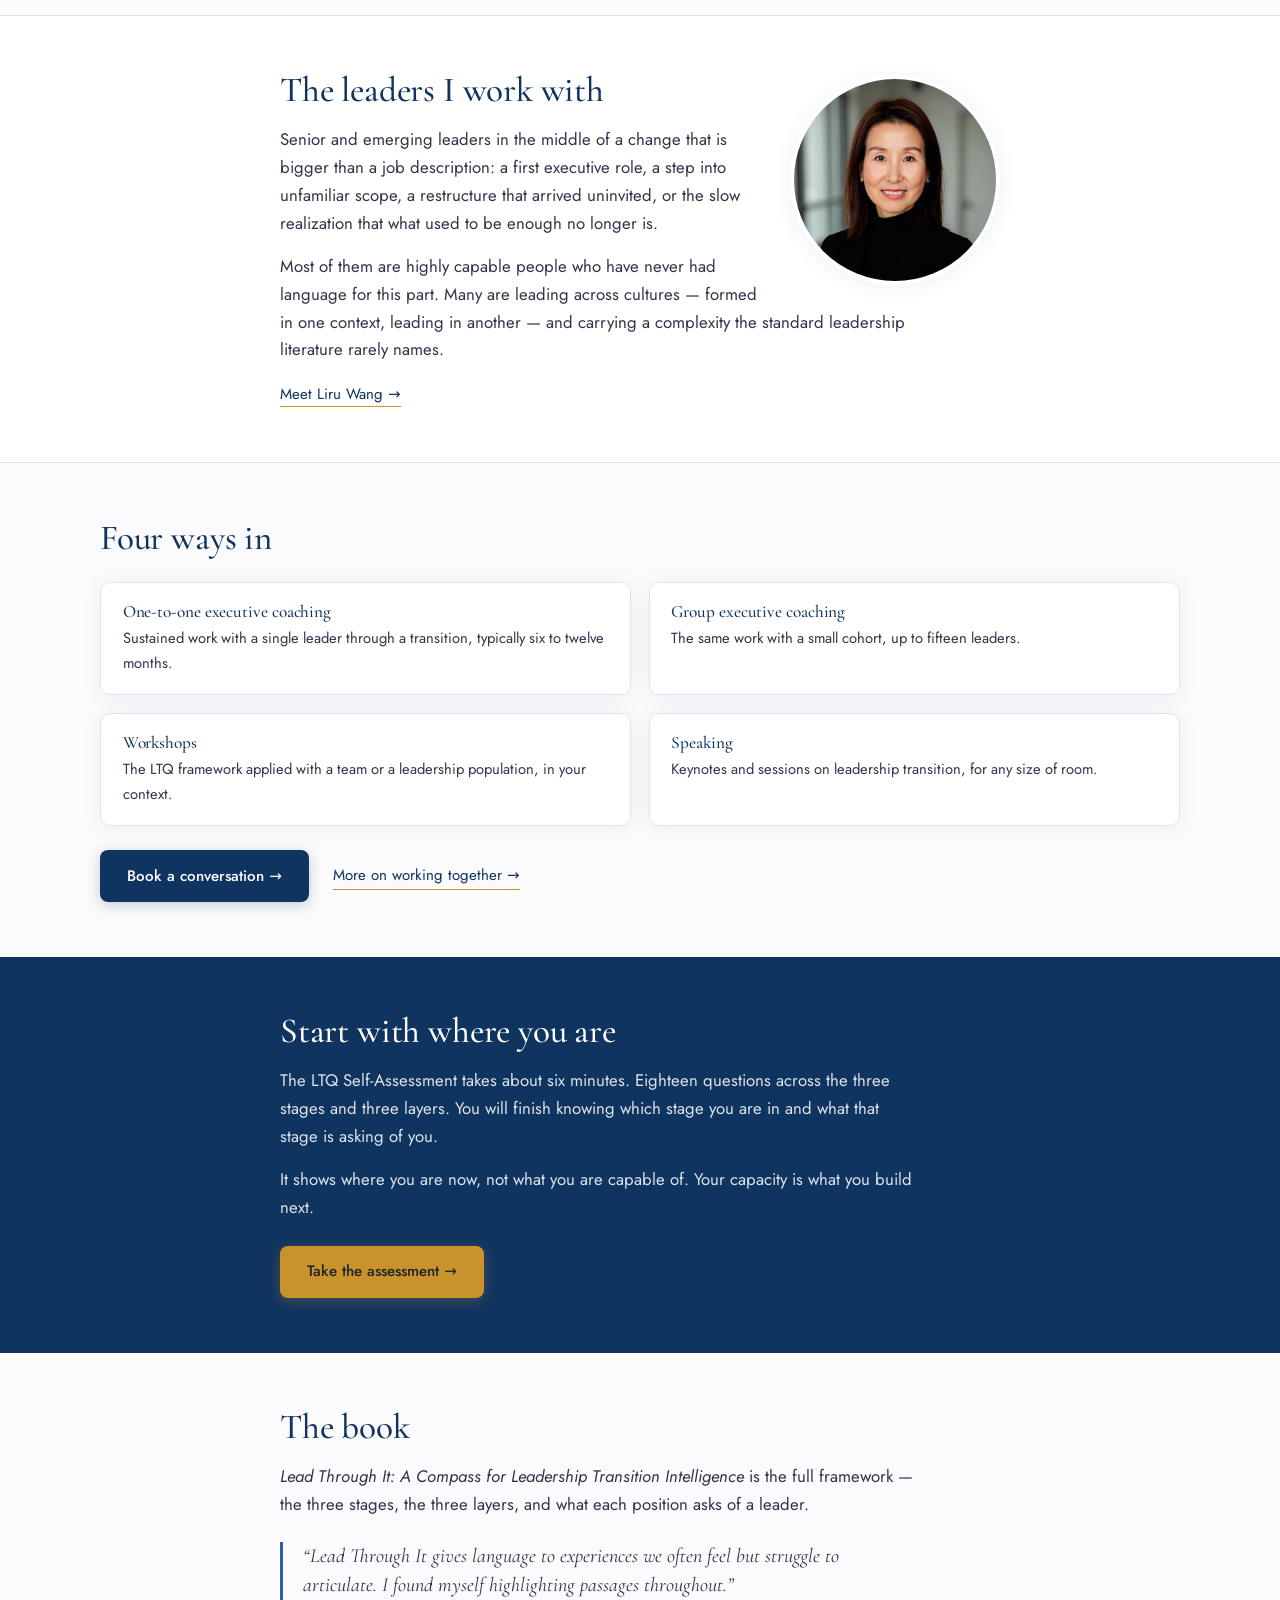
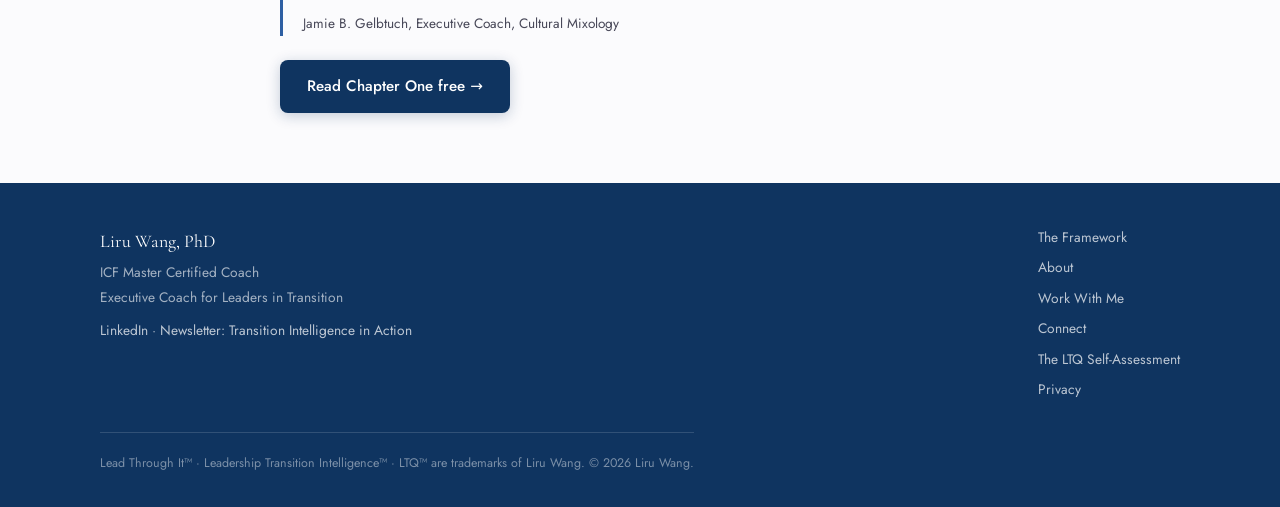
==== commit 0940079e: "Add files via upload" ====
--- a/index.html
+++ b/index.html
@@ -1,244 +1,246 @@
-<!DOCTYPE html>
-<html lang="en">
-<head>
-<meta charset="UTF-8">
-<meta name="viewport" content="width=device-width, initial-scale=1">
-<title>Leadership Transition Intelligence — Liru Wang, PhD</title>
-<meta name="description" content="Executive coaching for leaders in transition, and the LTQ framework for what is actually happening to you. Take the free 18-question self-assessment.">
-<link rel="canonical" href="https://leadershiptransitionintelligence.com/">
-<meta property="og:type" content="website">
-<meta property="og:site_name" content="Leadership Transition Intelligence">
-<meta property="og:title" content="Leadership Transition Intelligence — Liru Wang, PhD">
-<meta property="og:description" content="Executive coaching for leaders in transition, and the LTQ framework for what is actually happening to you. Take the free 18-question self-assessment.">
-<meta property="og:url" content="https://leadershiptransitionintelligence.com/">
-<meta name="twitter:card" content="summary">
-<link rel="preconnect" href="https://fonts.googleapis.com"><link rel="preconnect" href="https://fonts.gstatic.com" crossorigin><link href="https://fonts.googleapis.com/css2?family=Cormorant+Garamond:ital,wght@0,500;0,600;1,400;1,500&family=Jost:wght@300;400;500;600&display=swap" rel="stylesheet">
-<link rel="stylesheet" href="site.css">
-<style>
-.proof-strip{margin-top:1.25rem;font-size:.9rem;letter-spacing:.02em;opacity:.8}
-.stats{display:grid;grid-template-columns:repeat(4,1fr);gap:1.5rem;margin:1.5rem 0 2rem;text-align:center}
-.stats .n{display:block;font-family:"Cormorant Garamond",serif;font-size:2.6rem;font-weight:600;line-height:1}
-.stats .l{display:block;margin-top:.35rem;font-size:.9rem;opacity:.8}
-.quotes{display:grid;grid-template-columns:1fr 1fr;gap:2rem;margin:2rem 0 1rem}
-.quotes blockquote,.book-quote{margin:0;padding-left:1.25rem;border-left:3px solid var(--taking,#c8642a)}
-.quotes blockquote p,.book-quote p{font-family:"Cormorant Garamond",serif;font-style:italic;font-size:1.25rem;line-height:1.45;margin:0 0 .6rem}
-.quotes cite,.book-quote cite{font-style:normal;font-size:.85rem;opacity:.8}
-.book-quote{margin:1.5rem 0}
-@media (max-width:720px){.stats{grid-template-columns:repeat(2,1fr)}.quotes{grid-template-columns:1fr}}
-</style>
-<script type="application/ld+json">{"@context": "https://schema.org", "@graph": [{"@type": "Person", "@id": "https://leadershiptransitionintelligence.com/#liru", "name": "Liru Wang", "honorificSuffix": "PhD", "jobTitle": "Executive Coach", "description": "Executive coach for leaders in transition. Creator of the Leadership Transition Intelligence (LTQ) framework and author of Lead Through It.", "url": "https://leadershiptransitionintelligence.com", "sameAs": ["https://www.linkedin.com/in/liruwang/"], "knowsLanguage": ["en", "zh"], "address": {"@type": "PostalAddress", "addressLocality": "Edmonton", "addressRegion": "AB", "addressCountry": "CA"}, "hasCredential": [{"@type": "EducationalOccupationalCredential", "name": "ICF Master Certified Coach (MCC)", "credentialCategory": "certification", "recognizedBy": {"@type": "Organization", "name": "International Coaching Federation"}}, {"@type": "EducationalOccupationalCredential", "name": "PhD", "credentialCategory": "degree"}], "knowsAbout": ["Leadership transitions", "Executive coaching", "Leadership development", "Leadership Transition Intelligence", "Cross-cultural leadership"]}, {"@type": "Book", "@id": "https://leadershiptransitionintelligence.com/#book", "name": "Lead Through It: A Compass for Leadership Transition Intelligence", "author": {"@id": "https://leadershiptransitionintelligence.com/#liru"}, "inLanguage": "en", "bookFormat": "https://schema.org/Paperback", "about": "Leadership transitions, identity, and the Leadership Transition Intelligence framework"}, {"@type": "WebSite", "@id": "https://leadershiptransitionintelligence.com/#site", "url": "https://leadershiptransitionintelligence.com", "name": "Leadership Transition Intelligence", "publisher": {"@id": "https://leadershiptransitionintelligence.com/#liru"}}]}</script>
-</head>
-<body>
-<a class="skip" href="#main">Skip to content</a>
-<header class="site-header">
-  <div class="header-inner">
-    <a class="wordmark" href="index.html">Lead Through It<span>&trade;</span></a>
-    <nav class="main" aria-label="Main">
-      <a href="framework.html">The Framework</a><a href="about.html">About</a><a href="work-with-me.html">Work With Me</a><a href="connect.html">Connect</a>
-      <a class="nav-cta" href="assessment.html">Take the assessment</a>
-    </nav>
-  </div>
-</header>
-<section class="hero hero-home">
-  <div class="hero-inner">
-    <h1 class="h1-oneline">This is a stage, not a verdict.</h1>
-    <div class="hero-grid">
-      <div>
-        <p class="sub">Executive coaching for leaders in transition &mdash; and a framework for what is
-           actually happening to you.</p>
-        <p>Every significant transition reveals something: the patterns of identity, relationship, and
-           context that were shaping you all along. Most leaders move through those moments without
-           language for them. This is the language.</p>
-        <div class="actions">
-          <a class="btn" href="assessment.html">Find your stage &mdash; 6-minute assessment &rarr;</a>
-          <a class="textlink" href="connect.html">Book a conversation &rarr;</a>
-        </div>
-        <p class="proof-strip">ICF Master Certified Coach &middot; 500+ leaders coached &middot;
-           28+ countries &middot; English and Mandarin</p>
-      </div>
-      <aside class="hero-card" aria-label="The three stages of a leadership transition">
-        <div class="hc-label">Where are you right now?</div>
-        <div class="hc-stage" style="--c:var(--taking)">
-          <span class="hc-name">Taking-Off</span><span class="hc-asks">asks for courage</span>
-          <span class="hc-q">How do I prove myself?</span></div>
-        <div class="hc-stage" style="--c:var(--cruising)">
-          <span class="hc-name">Cruising</span><span class="hc-asks">asks for reflection</span>
-          <span class="hc-q">Is this still where I want to be?</span></div>
-        <div class="hc-stage" style="--c:var(--awakening)">
-          <span class="hc-name">Awakening</span><span class="hc-asks">asks for truth</span>
-          <span class="hc-q">Who am I becoming &mdash; and is that who I choose to be?</span></div>
-        <div class="hc-foot">Three stages &middot; three layers &middot; nine positions</div>
-      </aside>
-    </div>
-  </div>
-</section>
-<main id="main">
-
-<section class="band"><div class="narrow">
-  <h2>The part nobody prepared you for</h2>
-  <p class="lede">You earned the role. You were the obvious choice. And some weeks in, something is
-     off in a way you cannot name and would not say out loud.</p>
-  <p>You cannot go to your boss &mdash; they promoted you, which means they trusted you, which means
-     showing up with problems feels like proof that their trust was misplaced. You cannot tell your
-     team; you are supposed to be leading them. You may not fully admit it to yourself.</p>
-  <p>So you keep going. Performing a confidence that costs you more each day to sustain.</p>
-  <p>This is not a performance problem. It is not a confidence problem. It is a transition &mdash;
-     and transitions have a structure.</p>
-</div></section>
-
-<section><div class="narrow">
-  <h2>The intelligence nobody taught you</h2>
-  <p>IQ &mdash; the capacity to analyze, strategize, and solve &mdash; is table stakes at the senior
-     level, where virtually everyone in the room has it. EQ has, over two decades, rightly become a
-     cornerstone of leadership development.</p>
-  <p>But neither was designed to address what happens when an external change calls for an internal
-     identity shift.</p>
-  <p class="definition">Leadership Transition Intelligence&trade; &mdash; LTQ&trade; &mdash; is the
-     capacity to see those patterns clearly, and to transform them on purpose rather than be shaped
-     by them, emerging as a more coherent and grounded self.</p>
-  <p>It is the intelligence that operates in the gap IQ and EQ do not cover. And it can be
-     developed. Research on adult development shows the brain keeps adapting through new experience
-     and deliberate practice well into adulthood.</p>
-</div></section>
-
-<section class="band"><div class="wrap">
-  <h2>Three stages. Three layers. One map.</h2>
-  <p>Every significant leadership transition moves through three stages &mdash; and each stage asks
-     something of you across three layers of your leadership life.</p>
-  <div class="stages">
-  <div class="stage s-taking">
-    <h3>Taking-Off</h3><div class="asks">asks for courage</div>
-    <p>The stage of destabilization and positioning. The ground shifts beneath you and everything
-       feels simultaneously exciting and destabilizing.</p>
-    <p class="q">How do I prove myself?</p>
-  </div>
-  <div class="stage s-cruising">
-    <h3>Cruising</h3><div class="asks">asks for reflection</div>
-    <p>The stage of competence and the quiet signal. Competence returns, but something quieter
-       starts to pull at you.</p>
-    <p class="q">Is this still where I want to be?</p>
-  </div>
-  <div class="stage s-awakening">
-    <h3>Awakening</h3><div class="asks">asks for truth</div>
-    <p>The stage of meaning and reinvention. The questions turn inward, toward meaning, legacy,
-       and what kind of leader you are truly becoming.</p>
-    <p class="q">Who am I becoming &mdash; and is that who I choose to be?</p>
-  </div>
-</div>
-  <p style="margin-top:1.5rem">Each stage plays out across three layers: <strong>Me</strong>
-     (your identity and values), <strong>We</strong> (the people you lead and are led by), and
-     <strong>The World</strong> (the systems, expectations, and visibility around you).</p>
-  <p style="margin-top:1.5rem">Set the three stages against the three layers and you get the
-     Coherence Map: nine positions, each asking something different of you. Its usefulness is not
-     that it predicts exactly where you are. It is that it gives you language for what you are
-     experiencing.</p>
-  <div class="actions"><a class="btn btn-navy" href="framework.html">See the Coherence Map
-     &rarr;</a></div>
-</div></section>
-
-<section><div class="wrap">
-  <h2>Experience behind the framework</h2>
-  <div class="stats">
-    <div><span class="n">500+</span><span class="l">leaders coached</span></div>
-    <div><span class="n">3,500+</span><span class="l">coaching hours</span></div>
-    <div><span class="n">28+</span><span class="l">countries</span></div>
-    <div><span class="n">80+</span><span class="l">multinational organizations</span></div>
-  </div>
-  <div class="narrow">
-    <p>Liru Wang, PhD, is an ICF Master Certified Coach &mdash; the credential held by a small fraction
-       of coaches worldwide. She spent twenty-five years in the corporate world, across
-       pharmaceutical engineering, regulatory affairs, and international business, including general
-       manager and managing director roles, before turning to coaching full time. She coaches in
-       English and Mandarin, often with leaders formed in one culture and leading in another.</p>
-  </div>
-  <div class="quotes">
-    <blockquote><p>&ldquo;What stands out is the difference between &lsquo;human being&rsquo; and
-      &lsquo;human doing.&rsquo; I had mastered the latter; with my coach Liru, I learned to lean into
-      the former. It freed me from feeling that if I don&rsquo;t do it, it won&rsquo;t get
-      done.&rdquo;</p>
-      <cite>Khadijah Sharif-Drinkard, author of <em>Power Reimagined</em> and media and
-      entertainment executive</cite></blockquote>
-    <blockquote><p>&ldquo;Reading <em>Lead Through It</em> felt personal. After decades of my identity
-      resting on being the expert, I recognized the &lsquo;identity lag&rsquo; instantly &mdash; the
-      fear of not being good enough, finally named.&rdquo;</p>
-      <cite>C. Melissa Dobson, PhD; instructor and advocate</cite></blockquote>
-  </div>
-  <div class="actions"><a class="textlink" href="about.html">More about Liru &rarr;</a></div>
-</div></section>
-
-<section class="band"><div class="narrow intro-with-photo">
-  <img class="intro-photo" src="liru-wang.jpg" width="600" height="600" loading="lazy"
-       alt="Liru Wang, executive coach for leaders in transition">
-  <h2>The leaders I work with</h2>
-  <p>Senior and emerging leaders in the middle of a change that is bigger than a job description:
-     a first executive role, a step into unfamiliar scope, a restructure that arrived uninvited, or
-     the slow realization that what used to be enough no longer is.</p>
-  <p>Most of them are highly capable people who have never had language for this part. Many are
-     leading across cultures &mdash; formed in one context, leading in another &mdash; and carrying a
-     complexity the standard leadership literature rarely names.</p>
-  <p><a class="textlink" href="about.html">Meet Liru Wang &rarr;</a></p>
-</div></section>
-
-<section><div class="wrap">
-  <h2>Four ways in</h2>
-  <div class="ways">
-    <div class="way"><h3>One-to-one executive coaching</h3>
-      <p>Sustained work with a single leader through a transition, typically six to twelve
-         months.</p></div>
-    <div class="way"><h3>Group executive coaching</h3>
-      <p>The same work with a small cohort, up to fifteen leaders.</p></div>
-    <div class="way"><h3>Workshops</h3>
-      <p>The LTQ framework applied with a team or a leadership population, in your context.</p></div>
-    <div class="way"><h3>Speaking</h3>
-      <p>Keynotes and sessions on leadership transition, for any size of room.</p></div>
-  </div>
-  <div class="actions"><a class="btn btn-navy" href="connect.html">Book a conversation &rarr;</a>
-     <a class="textlink" href="work-with-me.html">More on working together &rarr;</a></div>
-</div></section>
-
-
-<section class="band-navy"><div class="narrow">
-  <h2>Start with where you are</h2>
-  <p>The LTQ Self-Assessment takes about six minutes. Eighteen questions across the three stages and
-     three layers. You will finish knowing which stage you are in and what that stage is asking
-     of you.</p>
-  <p>It shows where you are now, not what you are capable of. Your capacity is what you build
-     next.</p>
-  <div class="actions"><a class="btn" href="assessment.html">Take the assessment &rarr;</a></div>
-</div></section>
-
-<section><div class="narrow">
-  <h2>The book</h2>
-  <p><em>Lead Through It: A Compass for Leadership Transition Intelligence</em> is the full framework
-     &mdash; the three stages, the three layers, and what each position asks of a leader.</p>
-  <blockquote class="book-quote"><p>&ldquo;<em>Lead Through It</em> gives language to experiences
-    we often feel but struggle to articulate. I found myself highlighting passages
-    throughout.&rdquo;</p>
-    <cite>Jamie B. Gelbtuch, Executive Coach, Cultural Mixology</cite></blockquote>
-  <div class="actions"><!-- BOOK LINK: at launch, add <a class="btn btn-navy" href="AMAZON_URL">Find the book &rarr;</a> before the early-reader link --><a class="btn btn-navy" href="early-reader.html">Read Chapter One free &rarr;</a></div>
-</div></section>
-
-</main>
-<footer>
-  <div class="wrap">
-    <div>
-      <div class="fname">Liru Wang, PhD</div>
-      <div>ICF Master Certified Coach</div>
-      <div>Executive Coach for Leaders in Transition</div>
-      <div style="margin-top:.5rem"><a href="https://www.linkedin.com/in/liruwang/">LinkedIn</a></div>
-    </div>
-    <nav aria-label="Footer">
-      <a href="framework.html">The Framework</a>
-      <a href="about.html">About</a>
-      <a href="work-with-me.html">Work With Me</a>
-      <a href="connect.html">Connect</a>
-      <a href="assessment.html">The LTQ Self-Assessment</a>
-    </nav>
-  </div>
-  <div class="wrap"><div class="footer-legal">
-    Lead Through It&trade; &middot; Leadership Transition Intelligence&trade; &middot; LTQ&trade;
-    are trademarks of Liru Wang. &copy; Liru Wang.
-  </div></div>
-</footer>
-</body>
+<!DOCTYPE html>
+<html lang="en">
+<head>
+<meta charset="UTF-8">
+<meta name="viewport" content="width=device-width, initial-scale=1">
+<title>Leadership Transition Intelligence — Liru Wang, PhD</title>
+<meta name="description" content="Executive coaching for leaders in transition, and the LTQ framework for what is actually happening to you. Take the free 18-question self-assessment.">
+<link rel="canonical" href="https://leadershiptransitionintelligence.com/">
+<meta property="og:type" content="website">
+<meta property="og:site_name" content="Leadership Transition Intelligence">
+<meta property="og:title" content="Leadership Transition Intelligence — Liru Wang, PhD">
+<meta property="og:description" content="Executive coaching for leaders in transition, and the LTQ framework for what is actually happening to you. Take the free 18-question self-assessment.">
+<meta property="og:url" content="https://leadershiptransitionintelligence.com/">
+<meta name="twitter:card" content="summary">
+<link rel="preconnect" href="https://fonts.googleapis.com"><link rel="preconnect" href="https://fonts.gstatic.com" crossorigin><link href="https://fonts.googleapis.com/css2?family=Cormorant+Garamond:ital,wght@0,500;0,600;1,400;1,500&family=Jost:wght@300;400;500;600&display=swap" rel="stylesheet">
+<link rel="stylesheet" href="site.css">
+<style>
+.proof-strip{margin-top:1.25rem;font-size:.9rem;letter-spacing:.02em;opacity:.8}
+.stats{display:grid;grid-template-columns:repeat(4,1fr);gap:1.5rem;margin:1.5rem 0 2rem;text-align:center}
+.stats .n{display:block;font-family:"Cormorant Garamond",serif;font-size:2.6rem;font-weight:600;line-height:1}
+.stats .l{display:block;margin-top:.35rem;font-size:.9rem;opacity:.8}
+.quotes{display:grid;grid-template-columns:1fr 1fr;gap:2rem;margin:2rem 0 1rem}
+.quotes blockquote,.book-quote{margin:0;padding-left:1.25rem;border-left:3px solid var(--taking,#c8642a)}
+.quotes blockquote p,.book-quote p{font-family:"Cormorant Garamond",serif;font-style:italic;font-size:1.25rem;line-height:1.45;margin:0 0 .6rem}
+.quotes cite,.book-quote cite{font-style:normal;font-size:.85rem;opacity:.8}
+.book-quote{margin:1.5rem 0}
+@media (max-width:720px){.stats{grid-template-columns:repeat(2,1fr)}.quotes{grid-template-columns:1fr}}
+</style>
+<script type="application/ld+json">{"@context": "https://schema.org", "@graph": [{"@type": "Person", "@id": "https://leadershiptransitionintelligence.com/#liru", "name": "Liru Wang", "honorificSuffix": "PhD", "jobTitle": "Executive Coach", "description": "Executive coach for leaders in transition. Creator of the Leadership Transition Intelligence (LTQ) framework and author of Lead Through It.", "url": "https://leadershiptransitionintelligence.com", "sameAs": ["https://www.linkedin.com/in/liruwang/"], "knowsLanguage": ["en", "zh"], "address": {"@type": "PostalAddress", "addressLocality": "Edmonton", "addressRegion": "AB", "addressCountry": "CA"}, "hasCredential": [{"@type": "EducationalOccupationalCredential", "name": "ICF Master Certified Coach (MCC)", "credentialCategory": "certification", "recognizedBy": {"@type": "Organization", "name": "International Coaching Federation"}}, {"@type": "EducationalOccupationalCredential", "name": "PhD", "credentialCategory": "degree"}], "knowsAbout": ["Leadership transitions", "Executive coaching", "Leadership development", "Leadership Transition Intelligence", "Cross-cultural leadership"]}, {"@type": "Book", "@id": "https://leadershiptransitionintelligence.com/#book", "name": "Lead Through It: A Compass for Leadership Transition Intelligence", "author": {"@id": "https://leadershiptransitionintelligence.com/#liru"}, "inLanguage": "en", "bookFormat": "https://schema.org/Paperback", "about": "Leadership transitions, identity, and the Leadership Transition Intelligence framework"}, {"@type": "WebSite", "@id": "https://leadershiptransitionintelligence.com/#site", "url": "https://leadershiptransitionintelligence.com", "name": "Leadership Transition Intelligence", "publisher": {"@id": "https://leadershiptransitionintelligence.com/#liru"}}]}</script>
+</head>
+<body>
+<a class="skip" href="#main">Skip to content</a>
+<header class="site-header">
+  <div class="header-inner">
+    <a class="wordmark" href="index.html">Lead Through It<span>&trade;</span></a>
+    <nav class="main" aria-label="Main">
+      <a href="framework.html">The Framework</a><a href="about.html">About</a><a href="work-with-me.html">Work With Me</a><a href="connect.html">Connect</a>
+      <a class="nav-cta" href="assessment.html">Take the assessment</a>
+    </nav>
+  </div>
+</header>
+<section class="hero hero-home">
+  <div class="hero-inner">
+    <h1 class="h1-oneline">This is a stage, not a verdict.</h1>
+    <div class="hero-grid">
+      <div>
+        <p class="sub">Executive coaching for leaders in transition &mdash; and a framework for what is
+           actually happening to you.</p>
+        <p>Every significant transition reveals something: the patterns of identity, relationship, and
+           context that were shaping you all along. Most leaders move through those moments without
+           language for them. This is the language.</p>
+        <div class="actions">
+          <a class="btn" href="assessment.html">Find your stage &mdash; 6-minute assessment &rarr;</a>
+          <a class="textlink" href="connect.html">Book a conversation &rarr;</a>
+        </div>
+        <p class="proof-strip">ICF Master Certified Coach &middot; 500+ leaders coached &middot;
+           28+ countries &middot; English and Mandarin</p>
+      </div>
+      <aside class="hero-card" aria-label="The three stages of a leadership transition">
+        <div class="hc-label">Where are you right now?</div>
+        <div class="hc-stage" style="--c:var(--taking)">
+          <span class="hc-name">Taking-Off</span><span class="hc-asks">asks for courage</span>
+          <span class="hc-q">How do I prove myself?</span></div>
+        <div class="hc-stage" style="--c:var(--cruising)">
+          <span class="hc-name">Cruising</span><span class="hc-asks">asks for reflection</span>
+          <span class="hc-q">Is this still where I want to be?</span></div>
+        <div class="hc-stage" style="--c:var(--awakening)">
+          <span class="hc-name">Awakening</span><span class="hc-asks">asks for truth</span>
+          <span class="hc-q">Who am I becoming &mdash; and is that who I choose to be?</span></div>
+        <div class="hc-foot">Three stages &middot; three layers &middot; nine positions</div>
+      </aside>
+    </div>
+  </div>
+</section>
+<main id="main">
+
+<section class="band"><div class="narrow">
+  <h2>The part nobody prepared you for</h2>
+  <p class="lede">You earned the role. You were the obvious choice. And some weeks in, something is
+     off in a way you cannot name and would not say out loud.</p>
+  <p>You cannot go to your boss &mdash; they promoted you, which means they trusted you, which means
+     showing up with problems feels like proof that their trust was misplaced. You cannot tell your
+     team; you are supposed to be leading them. You may not fully admit it to yourself.</p>
+  <p>So you keep going. Performing a confidence that costs you more each day to sustain.</p>
+  <p>This is not a performance problem. It is not a confidence problem. It is a transition &mdash;
+     and transitions have a structure.</p>
+</div></section>
+
+<section><div class="narrow">
+  <h2>The intelligence nobody taught you</h2>
+  <p>IQ &mdash; the capacity to analyze, strategize, and solve &mdash; is table stakes at the senior
+     level, where virtually everyone in the room has it. EQ has, over two decades, rightly become a
+     cornerstone of leadership development.</p>
+  <p>But neither was designed to address what happens when an external change calls for an internal
+     identity shift.</p>
+  <p class="definition">Leadership Transition Intelligence&trade; &mdash; LTQ&trade; &mdash; is the
+     capacity to see those patterns clearly, and to transform them on purpose rather than be shaped
+     by them, emerging as a more coherent and grounded self.</p>
+  <p>It is the intelligence that operates in the gap IQ and EQ do not cover. And it can be
+     developed. Research on adult development shows the brain keeps adapting through new experience
+     and deliberate practice well into adulthood.</p>
+</div></section>
+
+<section class="band"><div class="wrap">
+  <h2>Three stages. Three layers. One map.</h2>
+  <p>Every significant leadership transition moves through three stages &mdash; and each stage asks
+     something of you across three layers of your leadership life.</p>
+  <div class="stages">
+  <div class="stage s-taking">
+    <h3>Taking-Off</h3><div class="asks">asks for courage</div>
+    <p>The stage of destabilization and positioning. The ground shifts beneath you and everything
+       feels simultaneously exciting and destabilizing.</p>
+    <p class="q">How do I prove myself?</p>
+  </div>
+  <div class="stage s-cruising">
+    <h3>Cruising</h3><div class="asks">asks for reflection</div>
+    <p>The stage of competence and the quiet signal. Competence returns, but something quieter
+       starts to pull at you.</p>
+    <p class="q">Is this still where I want to be?</p>
+  </div>
+  <div class="stage s-awakening">
+    <h3>Awakening</h3><div class="asks">asks for truth</div>
+    <p>The stage of meaning and reinvention. The questions turn inward, toward meaning, legacy,
+       and what kind of leader you are truly becoming.</p>
+    <p class="q">Who am I becoming &mdash; and is that who I choose to be?</p>
+  </div>
+</div>
+  <p style="margin-top:1.5rem">Each stage plays out across three layers: <strong>Me</strong>
+     (your identity and values), <strong>We</strong> (the people you lead and are led by), and
+     <strong>The World</strong> (the systems, expectations, and visibility around you).</p>
+  <p style="margin-top:1.5rem">Set the three stages against the three layers and you get the
+     Coherence Map: nine positions, each asking something different of you. Its usefulness is not
+     that it predicts exactly where you are. It is that it gives you language for what you are
+     experiencing.</p>
+  <div class="actions"><a class="btn btn-navy" href="framework.html">See the Coherence Map
+     &rarr;</a></div>
+</div></section>
+
+<section><div class="wrap">
+  <h2>Experience behind the framework</h2>
+  <div class="stats">
+    <div><span class="n">500+</span><span class="l">leaders coached</span></div>
+    <div><span class="n">3,500+</span><span class="l">coaching hours</span></div>
+    <div><span class="n">28+</span><span class="l">countries</span></div>
+    <div><span class="n">80+</span><span class="l">multinational organizations</span></div>
+  </div>
+  <div class="narrow">
+    <p>Liru Wang, PhD, is an ICF Master Certified Coach &mdash; the credential held by a small fraction
+       of coaches worldwide. She spent twenty-five years in the corporate world, across
+       pharmaceutical engineering, regulatory affairs, and international business, including general
+       manager and managing director roles, before turning to coaching full time. She coaches in
+       English and Mandarin, often with leaders formed in one culture and leading in another.</p>
+  </div>
+  <div class="quotes">
+    <blockquote><p>&ldquo;What stands out is the difference between &lsquo;human being&rsquo; and
+      &lsquo;human doing.&rsquo; I had mastered the latter; with my coach Liru, I learned to lean into
+      the former. It freed me from feeling that if I don&rsquo;t do it, it won&rsquo;t get
+      done.&rdquo;</p>
+      <cite>Khadijah Sharif-Drinkard, author of <em>Power Reimagined</em> and media and
+      entertainment executive</cite></blockquote>
+    <blockquote><p>&ldquo;Reading <em>Lead Through It</em> felt personal. After decades of my identity
+      resting on being the expert, I recognized the &lsquo;identity lag&rsquo; instantly &mdash; the
+      fear of not being good enough, finally named.&rdquo;</p>
+      <cite>C. Melissa Dobson, PhD; instructor and advocate</cite></blockquote>
+  </div>
+  <div class="actions"><a class="textlink" href="about.html">More about Liru &rarr;</a></div>
+</div></section>
+
+<section class="band"><div class="narrow intro-with-photo">
+  <img class="intro-photo" src="liru-wang.jpg" width="600" height="600" loading="lazy"
+       alt="Liru Wang, executive coach for leaders in transition">
+  <h2>The leaders I work with</h2>
+  <p>Senior and emerging leaders in the middle of a change that is bigger than a job description:
+     a first executive role, a step into unfamiliar scope, a restructure that arrived uninvited, or
+     the slow realization that what used to be enough no longer is.</p>
+  <p>Most of them are highly capable people who have never had language for this part. Many are
+     leading across cultures &mdash; formed in one context, leading in another &mdash; and carrying a
+     complexity the standard leadership literature rarely names.</p>
+  <p><a class="textlink" href="about.html">Meet Liru Wang &rarr;</a></p>
+</div></section>
+
+<section><div class="wrap">
+  <h2>Four ways in</h2>
+  <div class="ways">
+    <div class="way"><h3>One-to-one executive coaching</h3>
+      <p>Sustained work with a single leader through a transition, typically six to twelve
+         months.</p></div>
+    <div class="way"><h3>Group executive coaching</h3>
+      <p>The same work with a small cohort, up to fifteen leaders.</p></div>
+    <div class="way"><h3>Workshops</h3>
+      <p>The LTQ framework applied with a team or a leadership population, in your context.</p></div>
+    <div class="way"><h3>Speaking</h3>
+      <p>Keynotes and sessions on leadership transition, for any size of room.</p></div>
+  </div>
+  <div class="actions"><a class="btn btn-navy" href="connect.html">Book a conversation &rarr;</a>
+     <a class="textlink" href="work-with-me.html">More on working together &rarr;</a></div>
+</div></section>
+
+
+<section class="band-navy"><div class="narrow">
+  <h2>Start with where you are</h2>
+  <p>The LTQ Self-Assessment takes about six minutes. Eighteen questions across the three stages and
+     three layers. You will finish knowing which stage you are in and what that stage is asking
+     of you.</p>
+  <p>It shows where you are now, not what you are capable of. Your capacity is what you build
+     next.</p>
+  <div class="actions"><a class="btn" href="assessment.html">Take the assessment &rarr;</a></div>
+</div></section>
+
+<section><div class="narrow">
+  <h2>The book</h2>
+  <p><em>Lead Through It: A Compass for Leadership Transition Intelligence</em> is the full framework
+     &mdash; the three stages, the three layers, and what each position asks of a leader.</p>
+  <blockquote class="book-quote"><p>&ldquo;<em>Lead Through It</em> gives language to experiences
+    we often feel but struggle to articulate. I found myself highlighting passages
+    throughout.&rdquo;</p>
+    <cite>Jamie B. Gelbtuch, Executive Coach, Cultural Mixology</cite></blockquote>
+  <div class="actions"><!-- BOOK LINK: at launch, add <a class="btn btn-navy" href="AMAZON_URL">Find the book &rarr;</a> before the early-reader link --><a class="btn btn-navy" href="early-reader.html">Read Chapter One free &rarr;</a></div>
+</div></section>
+
+</main>
+<footer>
+  <div class="wrap">
+    <div>
+      <div class="fname">Liru Wang, PhD</div>
+      <div>ICF Master Certified Coach</div>
+      <div>Executive Coach for Leaders in Transition</div>
+      <div style="margin-top:.5rem"><a href="https://www.linkedin.com/in/liruwang/" target="_blank" rel="noopener">LinkedIn</a>
+        &middot; <a href="https://www.linkedin.com/newsletters/transition-intelligence-in-act-7405003066569031680/" target="_blank" rel="noopener">Newsletter: Transition Intelligence in Action</a></div>
+    </div>
+    <nav aria-label="Footer">
+      <a href="framework.html">The Framework</a>
+      <a href="about.html">About</a>
+      <a href="work-with-me.html">Work With Me</a>
+      <a href="connect.html">Connect</a>
+      <a href="assessment.html">The LTQ Self-Assessment</a>
+      <a href="privacy.html">Privacy</a>
+    </nav>
+  </div>
+  <div class="wrap"><div class="footer-legal">
+    Lead Through It&trade; &middot; Leadership Transition Intelligence&trade; &middot; LTQ&trade;
+    are trademarks of Liru Wang. &copy; 2026 Liru Wang.
+  </div></div>
+</footer>
+</body>
 </html>
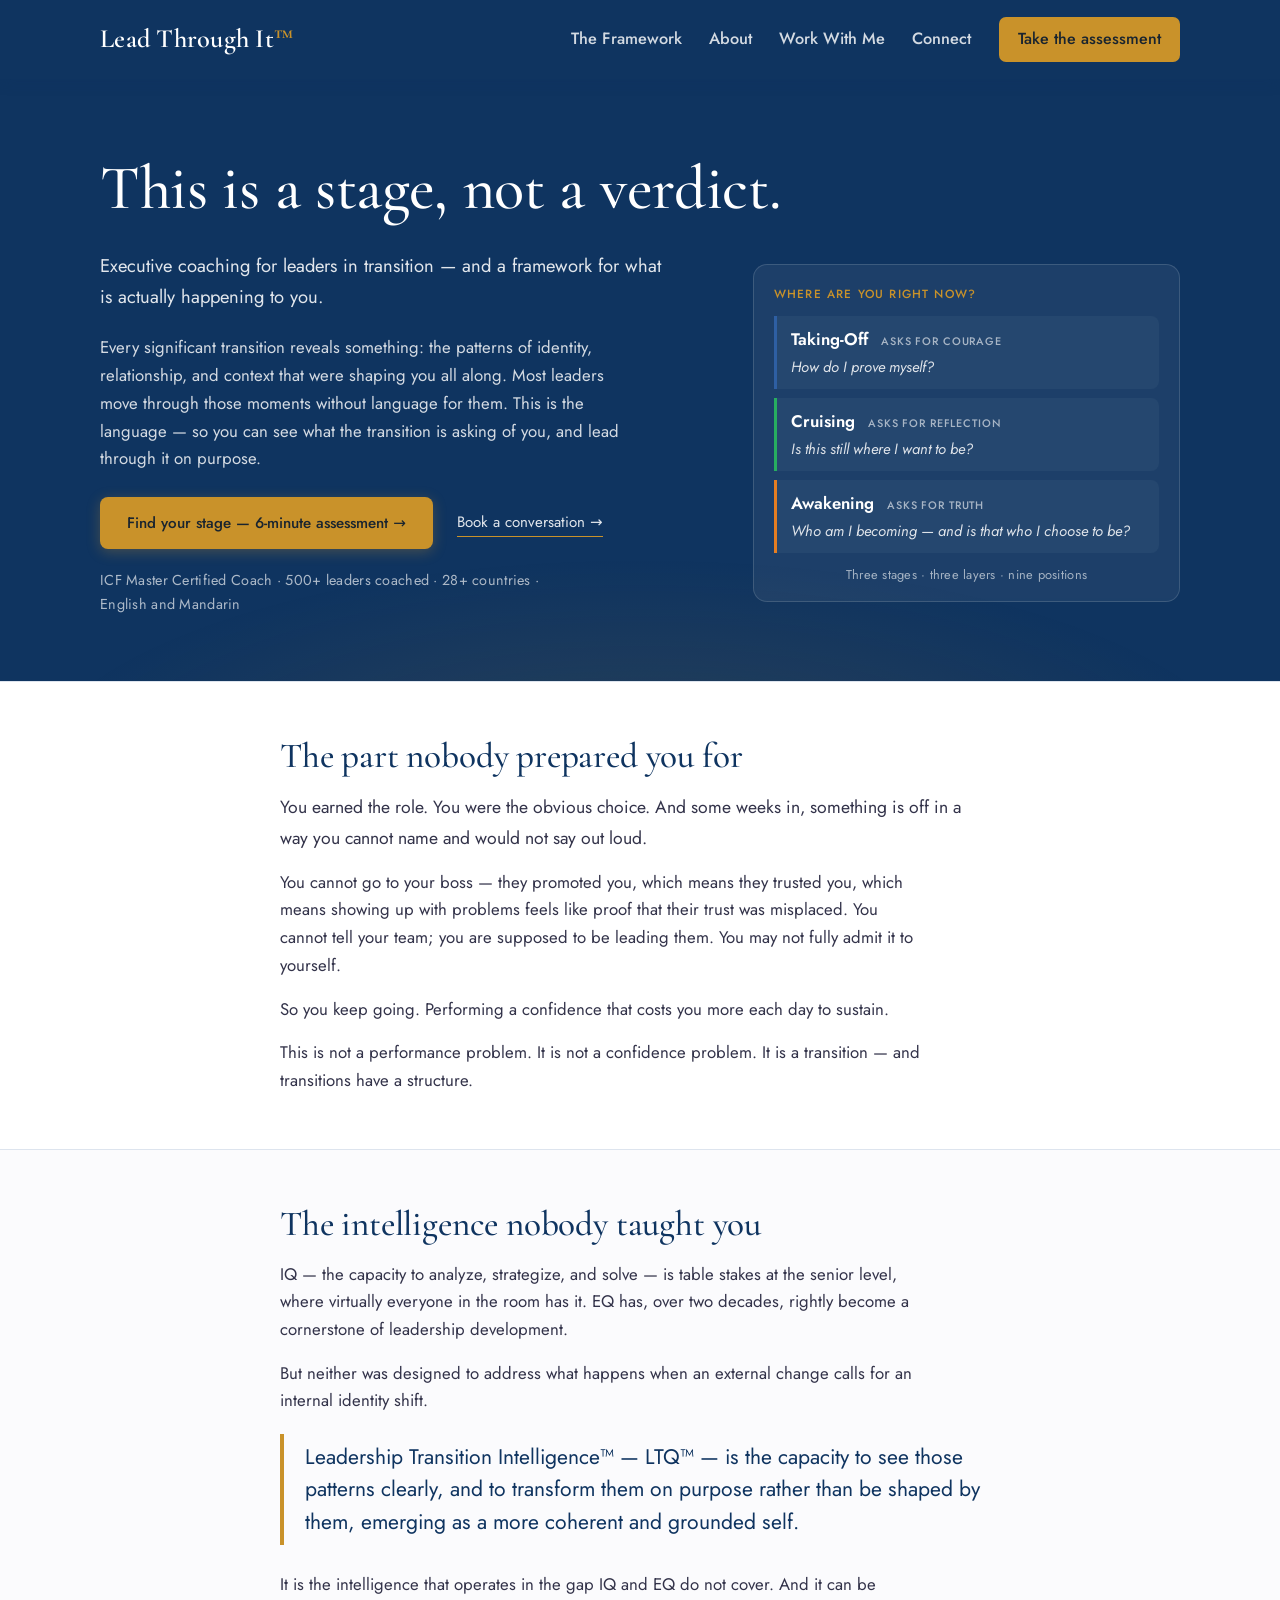
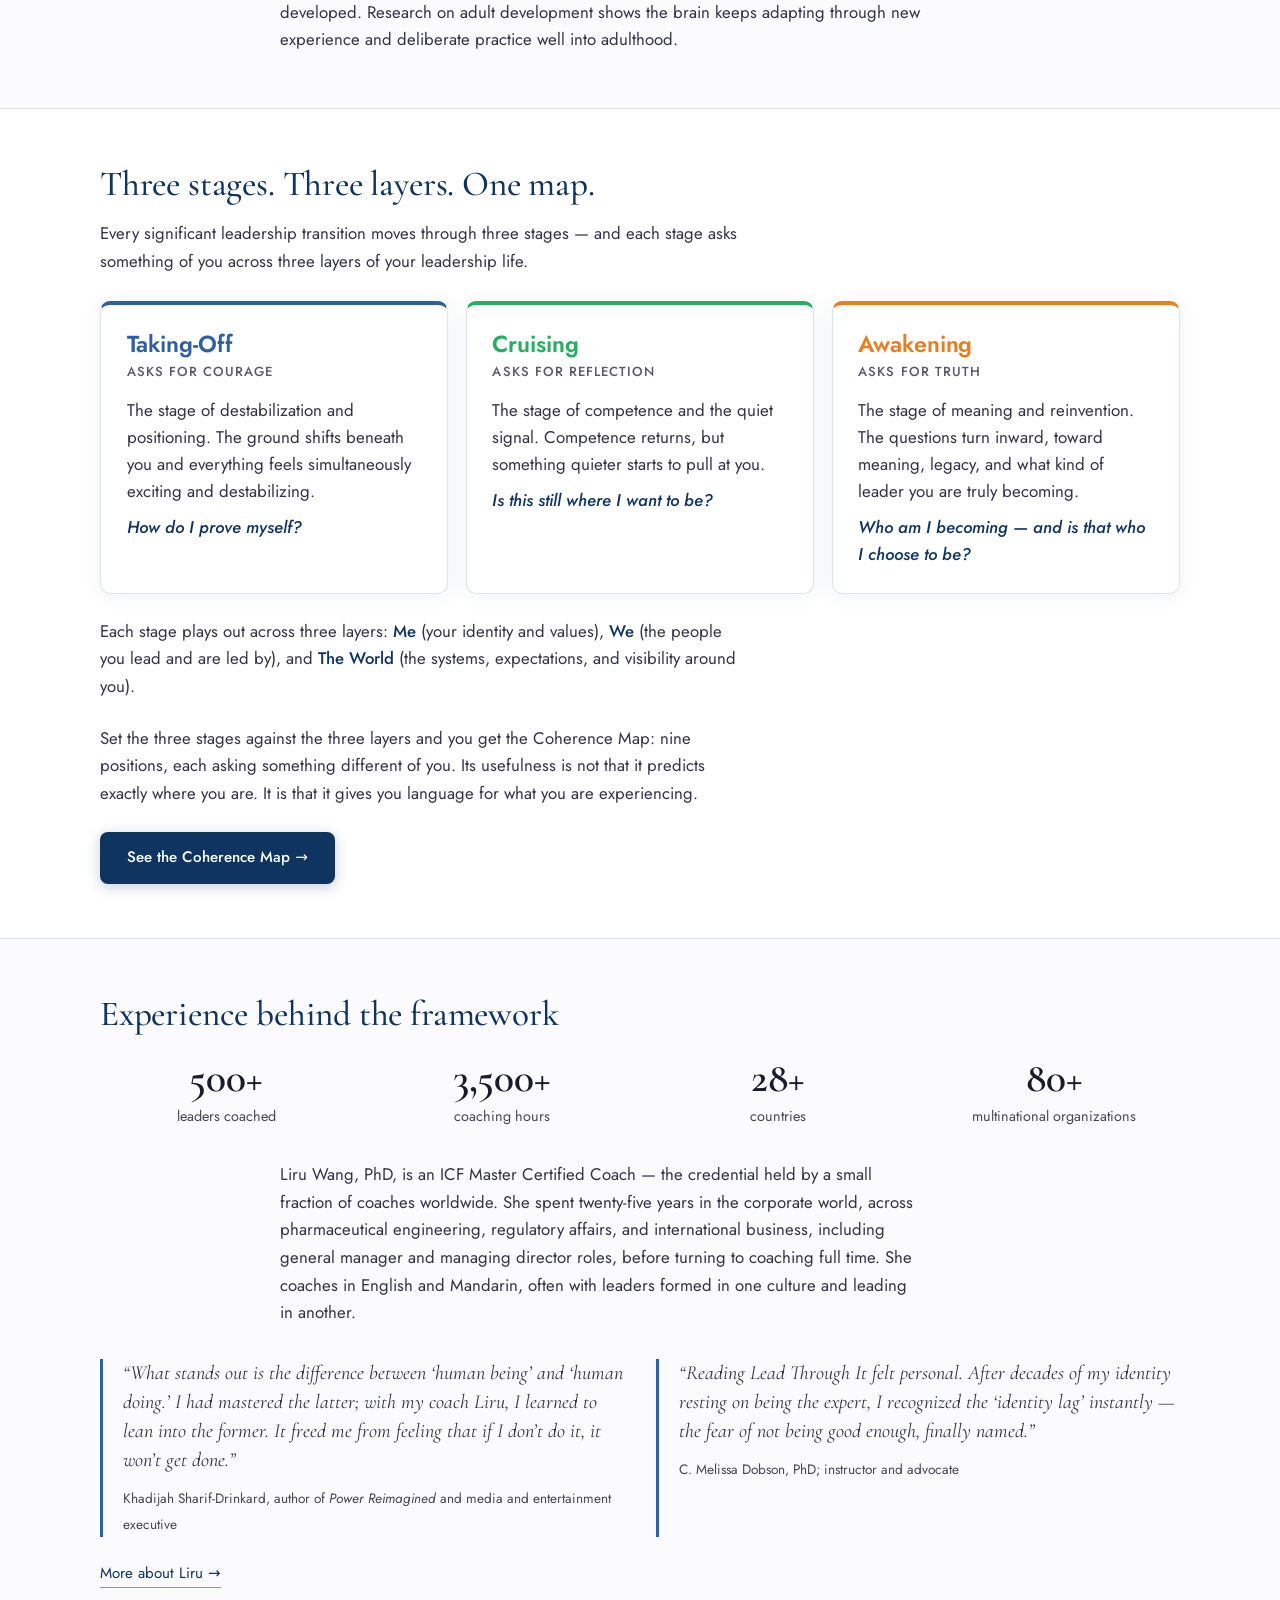
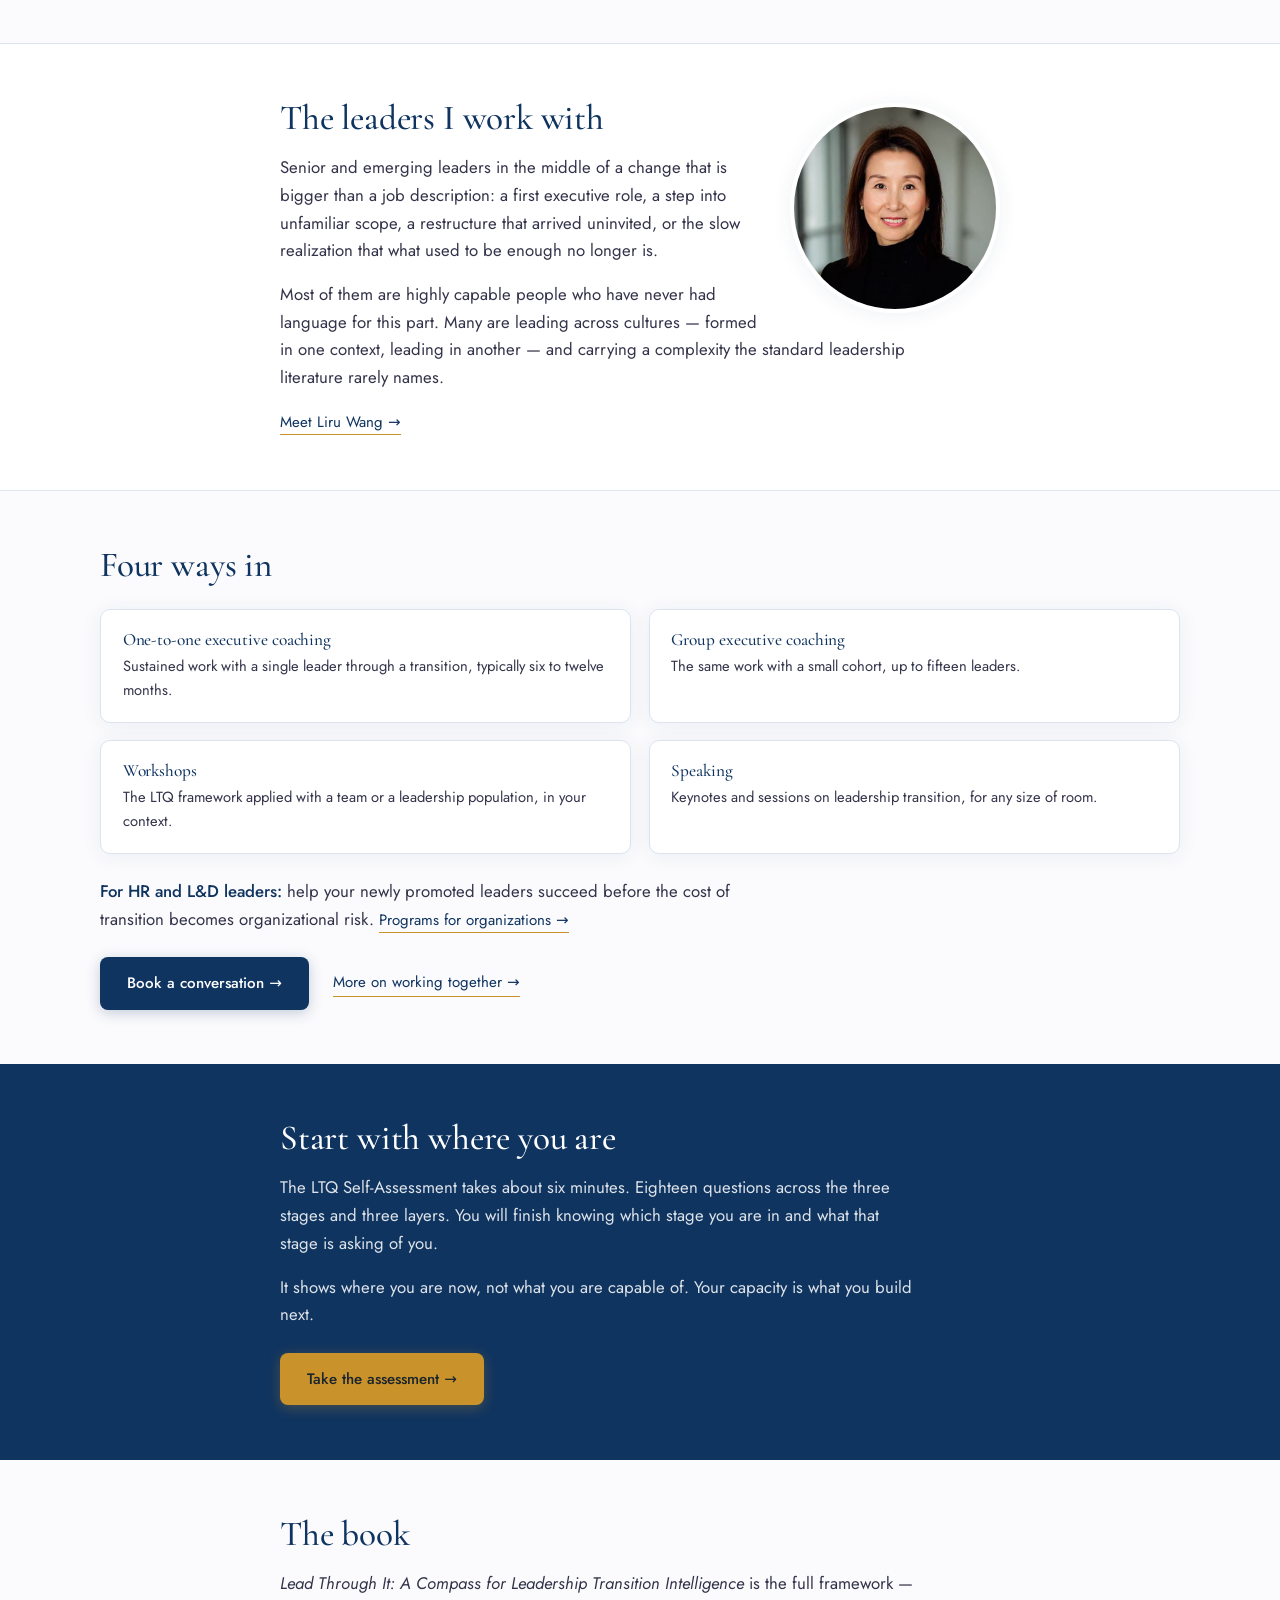
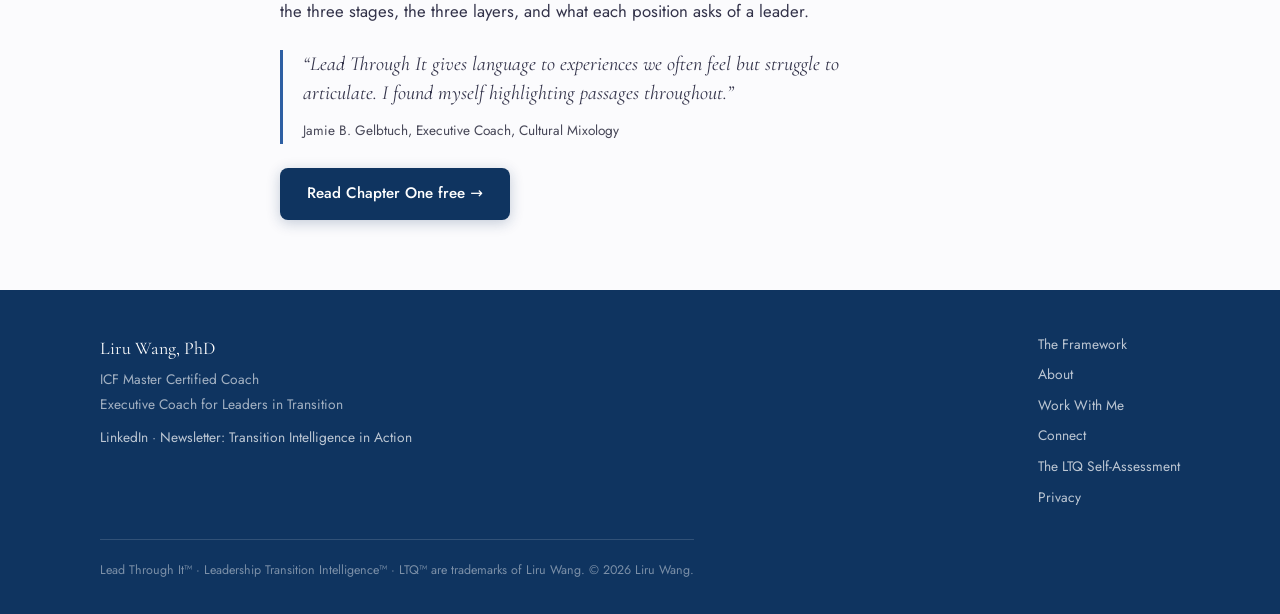
==== commit 69560f38: "Add files via upload" ====
--- a/index.html
+++ b/index.html
@@ -35,7 +35,7 @@
     <a class="wordmark" href="index.html">Lead Through It<span>&trade;</span></a>
     <nav class="main" aria-label="Main">
       <a href="framework.html">The Framework</a><a href="about.html">About</a><a href="work-with-me.html">Work With Me</a><a href="connect.html">Connect</a>
-      <a class="nav-cta" href="assessment.html">Take the assessment</a>
+      <a class="nav-cta" href="assessment.html" target="_blank" rel="noopener">Take the assessment</a>
     </nav>
   </div>
 </header>
@@ -48,9 +48,10 @@
            actually happening to you.</p>
         <p>Every significant transition reveals something: the patterns of identity, relationship, and
            context that were shaping you all along. Most leaders move through those moments without
-           language for them. This is the language.</p>
+           language for them. This is the language &mdash; so you can see what the transition is
+           asking of you, and lead through it on purpose.</p>
         <div class="actions">
-          <a class="btn" href="assessment.html">Find your stage &mdash; 6-minute assessment &rarr;</a>
+          <a class="btn" href="assessment.html" target="_blank" rel="noopener">Find your stage &mdash; 6-minute assessment &rarr;</a>
           <a class="textlink" href="connect.html">Book a conversation &rarr;</a>
         </div>
         <p class="proof-strip">ICF Master Certified Coach &middot; 500+ leaders coached &middot;
@@ -192,6 +193,9 @@
     <div class="way"><h3>Speaking</h3>
       <p>Keynotes and sessions on leadership transition, for any size of room.</p></div>
   </div>
+  <p class="org-line" style="margin-top:1.5rem"><strong>For HR and L&amp;D leaders:</strong> help your
+     newly promoted leaders succeed before the cost of transition becomes organizational risk.
+     <a class="textlink" href="work-with-me.html#organizations">Programs for organizations &rarr;</a></p>
   <div class="actions"><a class="btn btn-navy" href="connect.html">Book a conversation &rarr;</a>
      <a class="textlink" href="work-with-me.html">More on working together &rarr;</a></div>
 </div></section>
@@ -204,7 +208,7 @@
      of you.</p>
   <p>It shows where you are now, not what you are capable of. Your capacity is what you build
      next.</p>
-  <div class="actions"><a class="btn" href="assessment.html">Take the assessment &rarr;</a></div>
+  <div class="actions"><a class="btn" href="assessment.html" target="_blank" rel="noopener">Take the assessment &rarr;</a></div>
 </div></section>
 
 <section><div class="narrow">
@@ -233,7 +237,7 @@
       <a href="about.html">About</a>
       <a href="work-with-me.html">Work With Me</a>
       <a href="connect.html">Connect</a>
-      <a href="assessment.html">The LTQ Self-Assessment</a>
+      <a href="assessment.html" target="_blank" rel="noopener">The LTQ Self-Assessment</a>
       <a href="privacy.html">Privacy</a>
     </nav>
   </div>
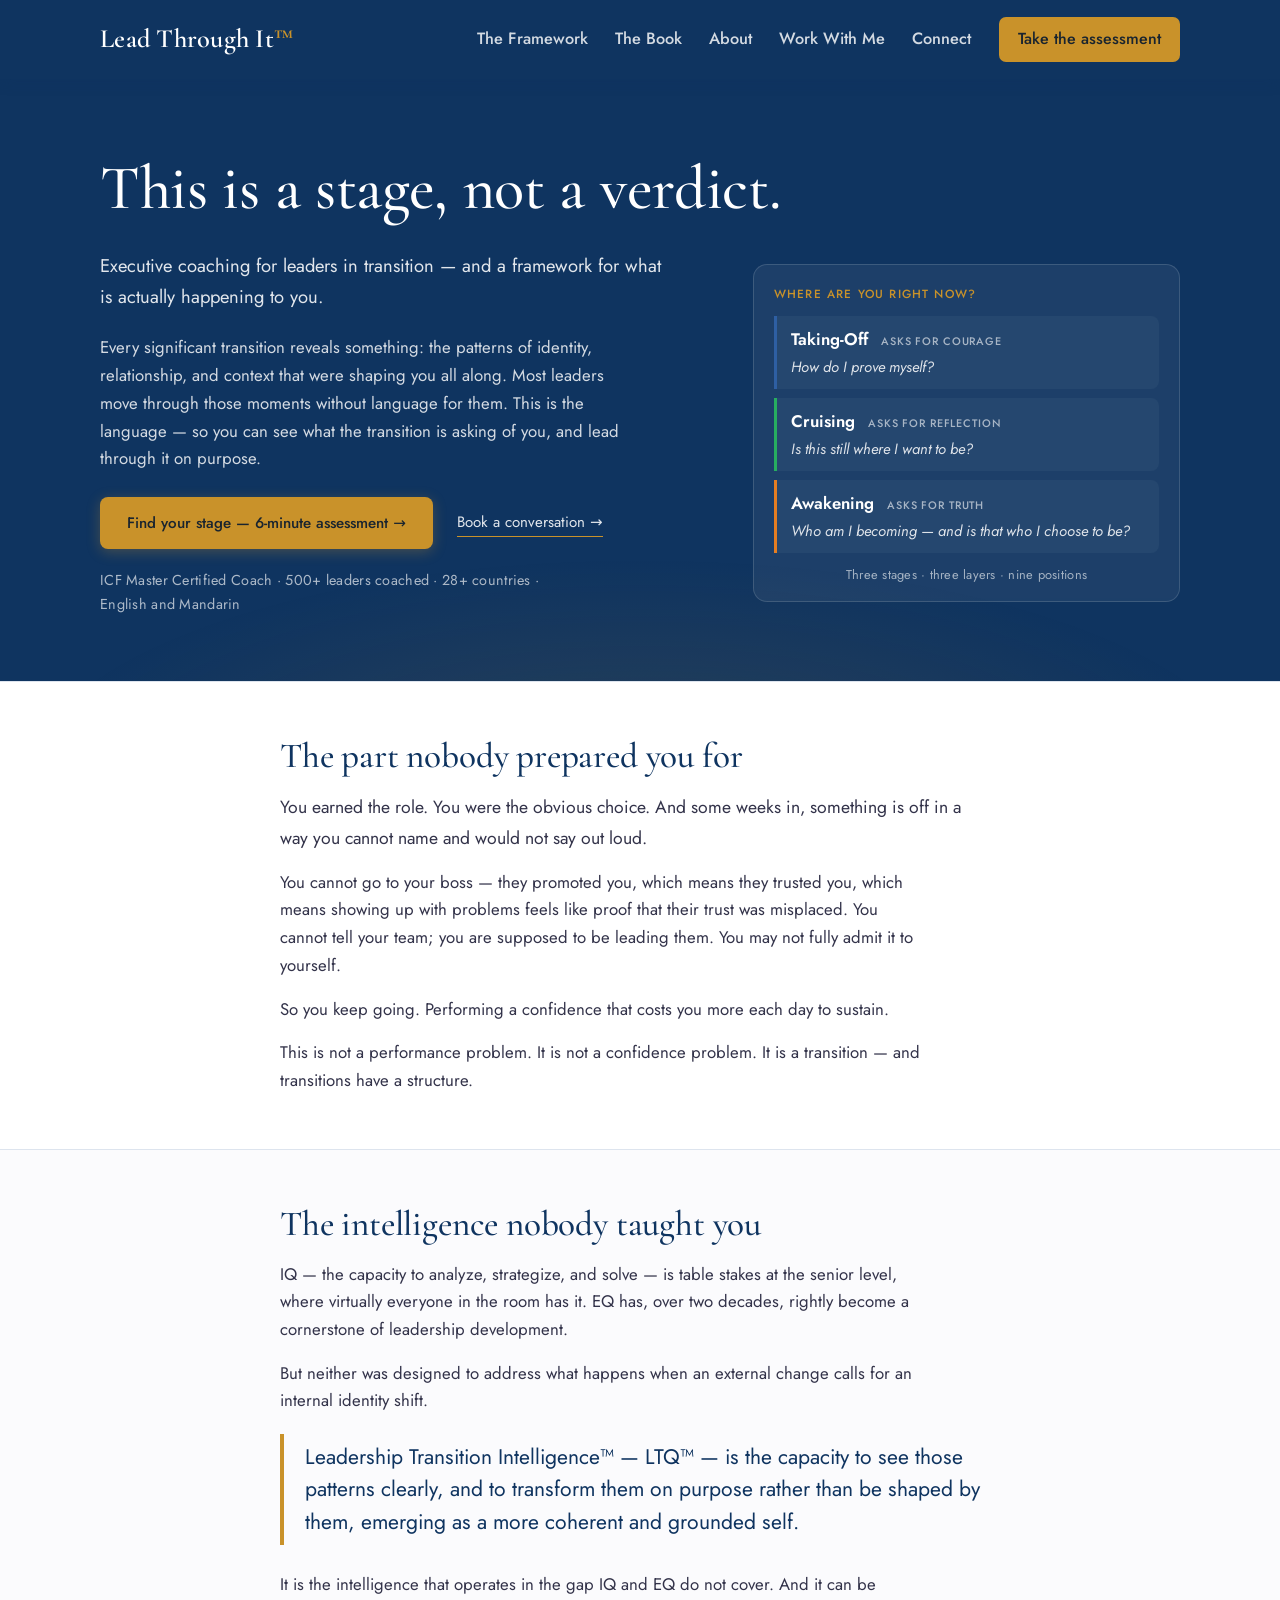
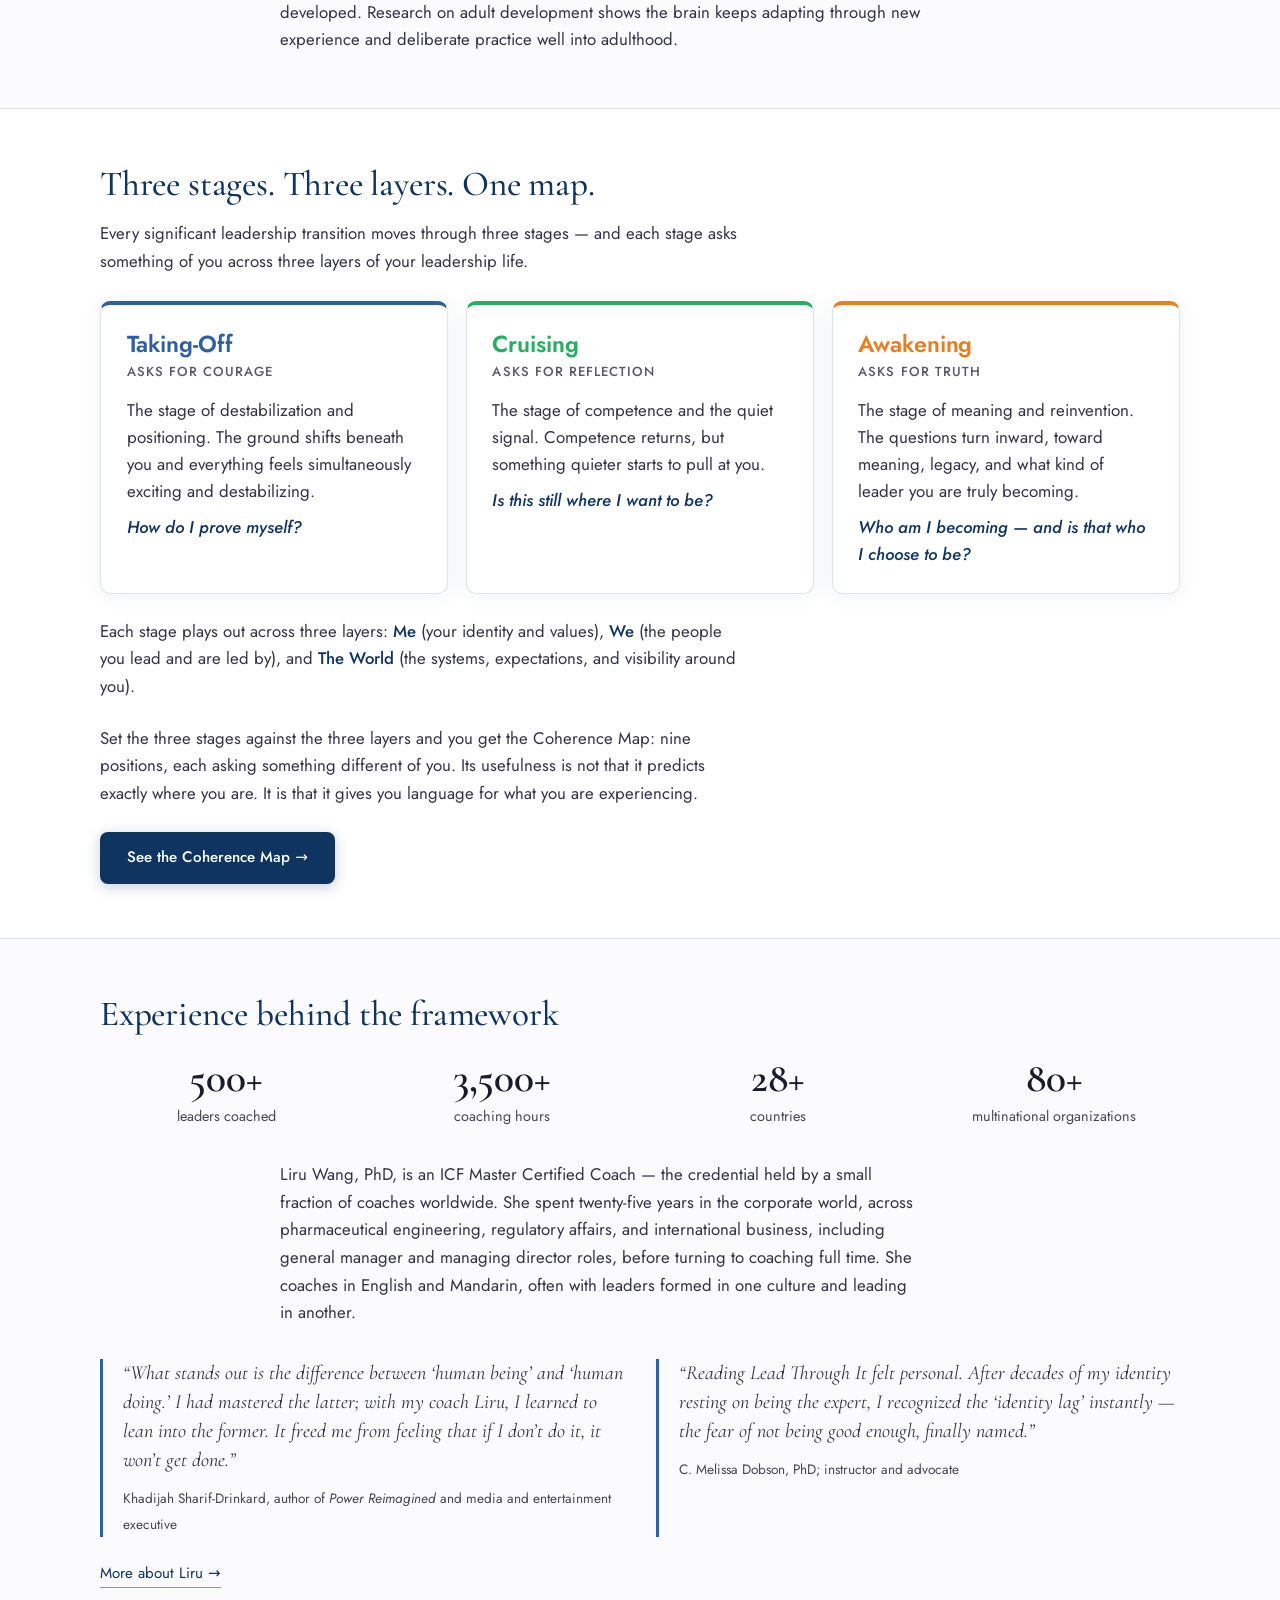
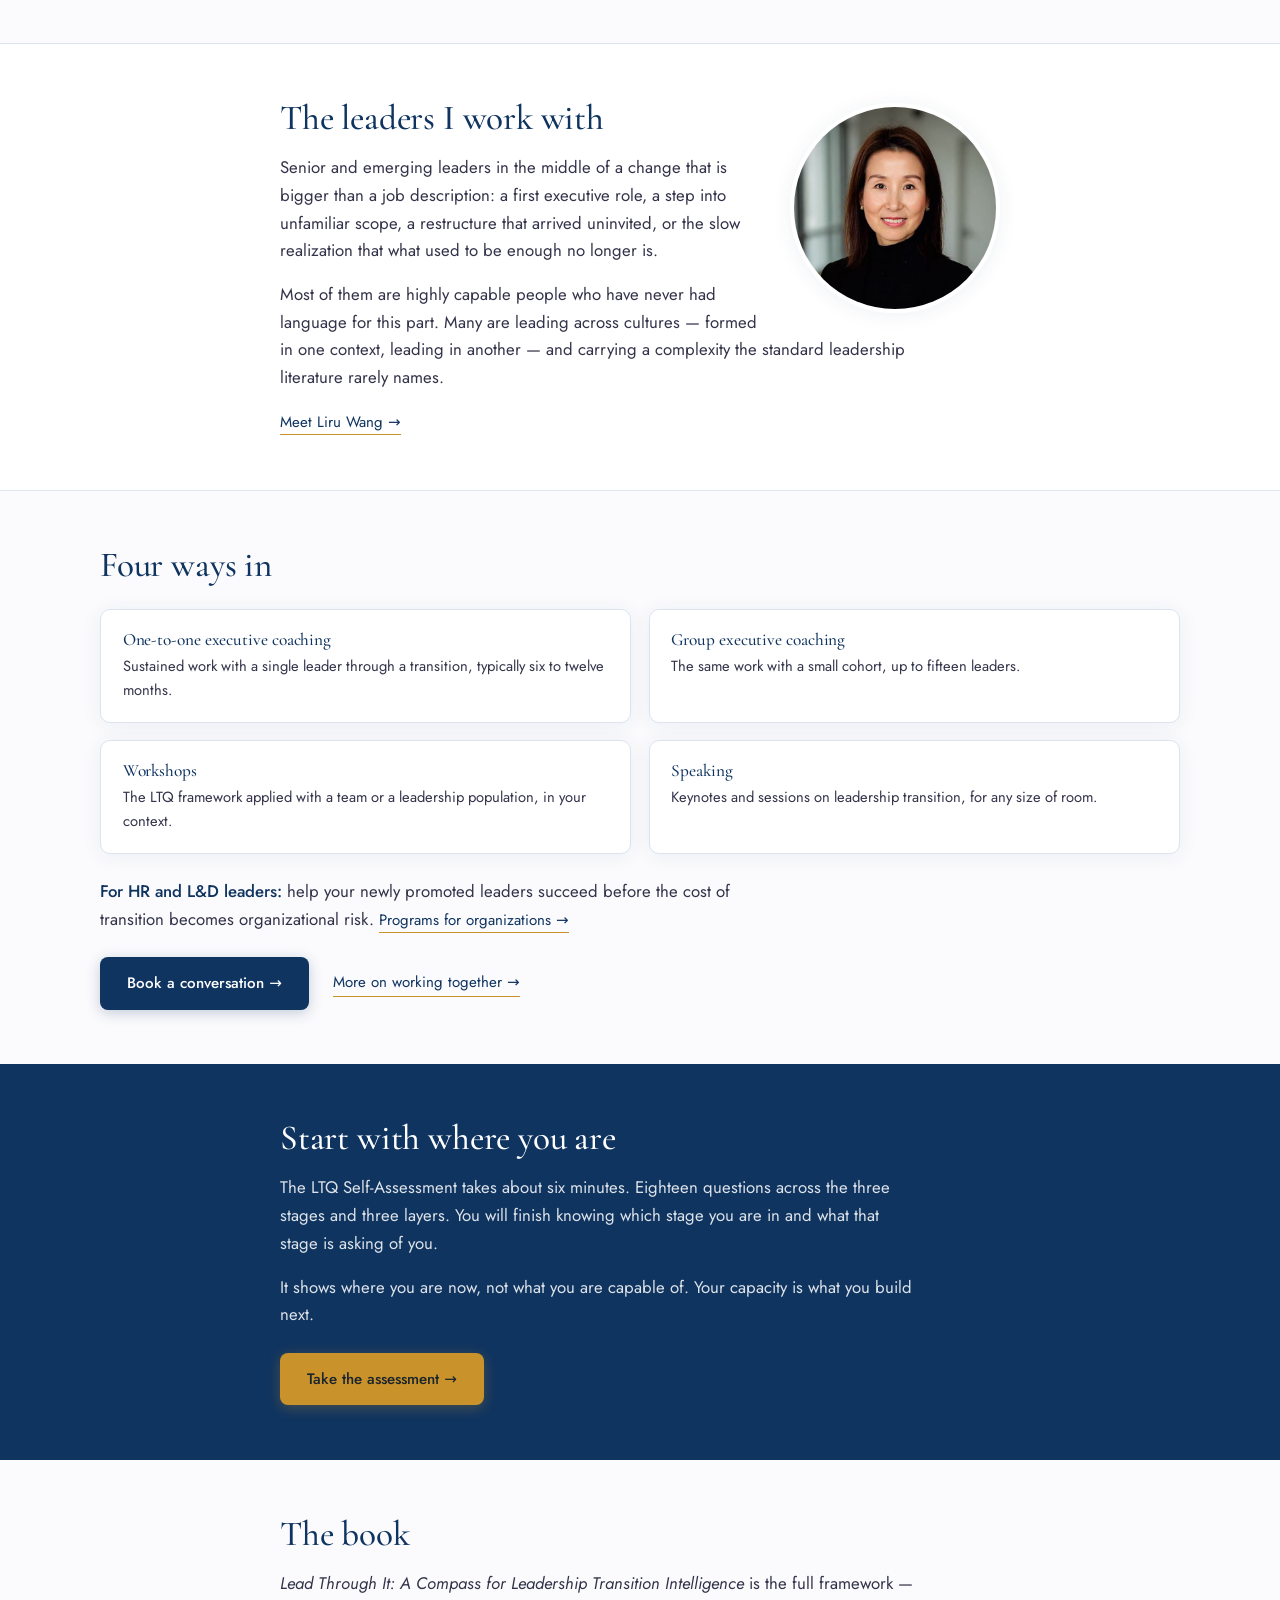
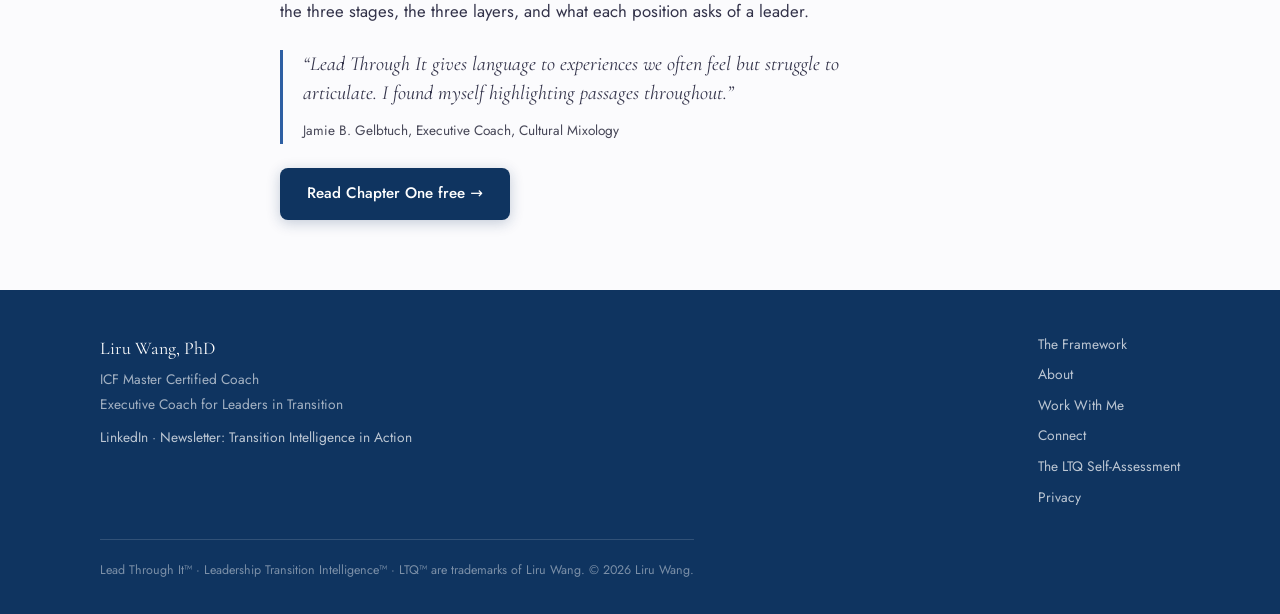
==== commit b47b28d6: "Add files via upload" ====
--- a/index.html
+++ b/index.html
@@ -34,7 +34,7 @@
   <div class="header-inner">
     <a class="wordmark" href="index.html">Lead Through It<span>&trade;</span></a>
     <nav class="main" aria-label="Main">
-      <a href="framework.html">The Framework</a><a href="about.html">About</a><a href="work-with-me.html">Work With Me</a><a href="connect.html">Connect</a>
+      <a href="framework.html">The Framework</a><a href="early-reader.html">The Book</a><a href="about.html">About</a><a href="work-with-me.html">Work With Me</a><a href="connect.html">Connect</a>
       <a class="nav-cta" href="assessment.html" target="_blank" rel="noopener">Take the assessment</a>
     </nav>
   </div>
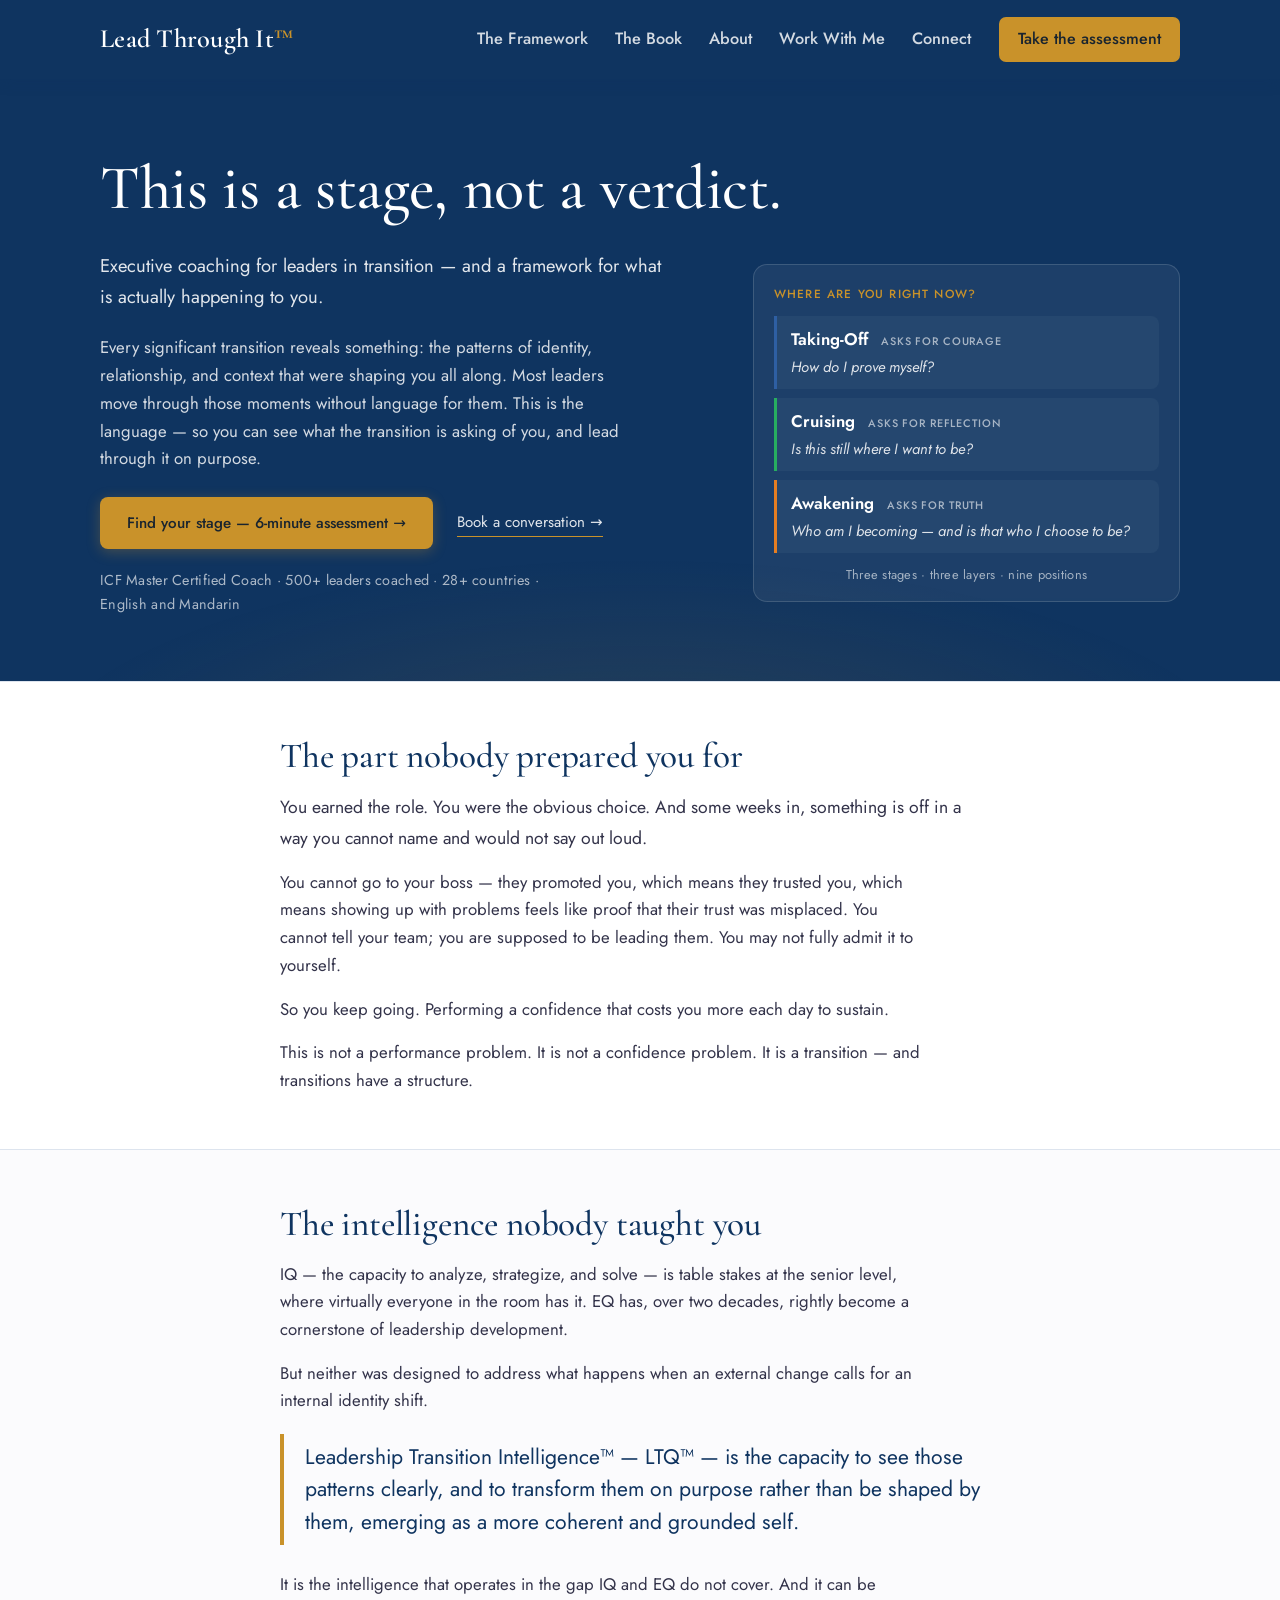
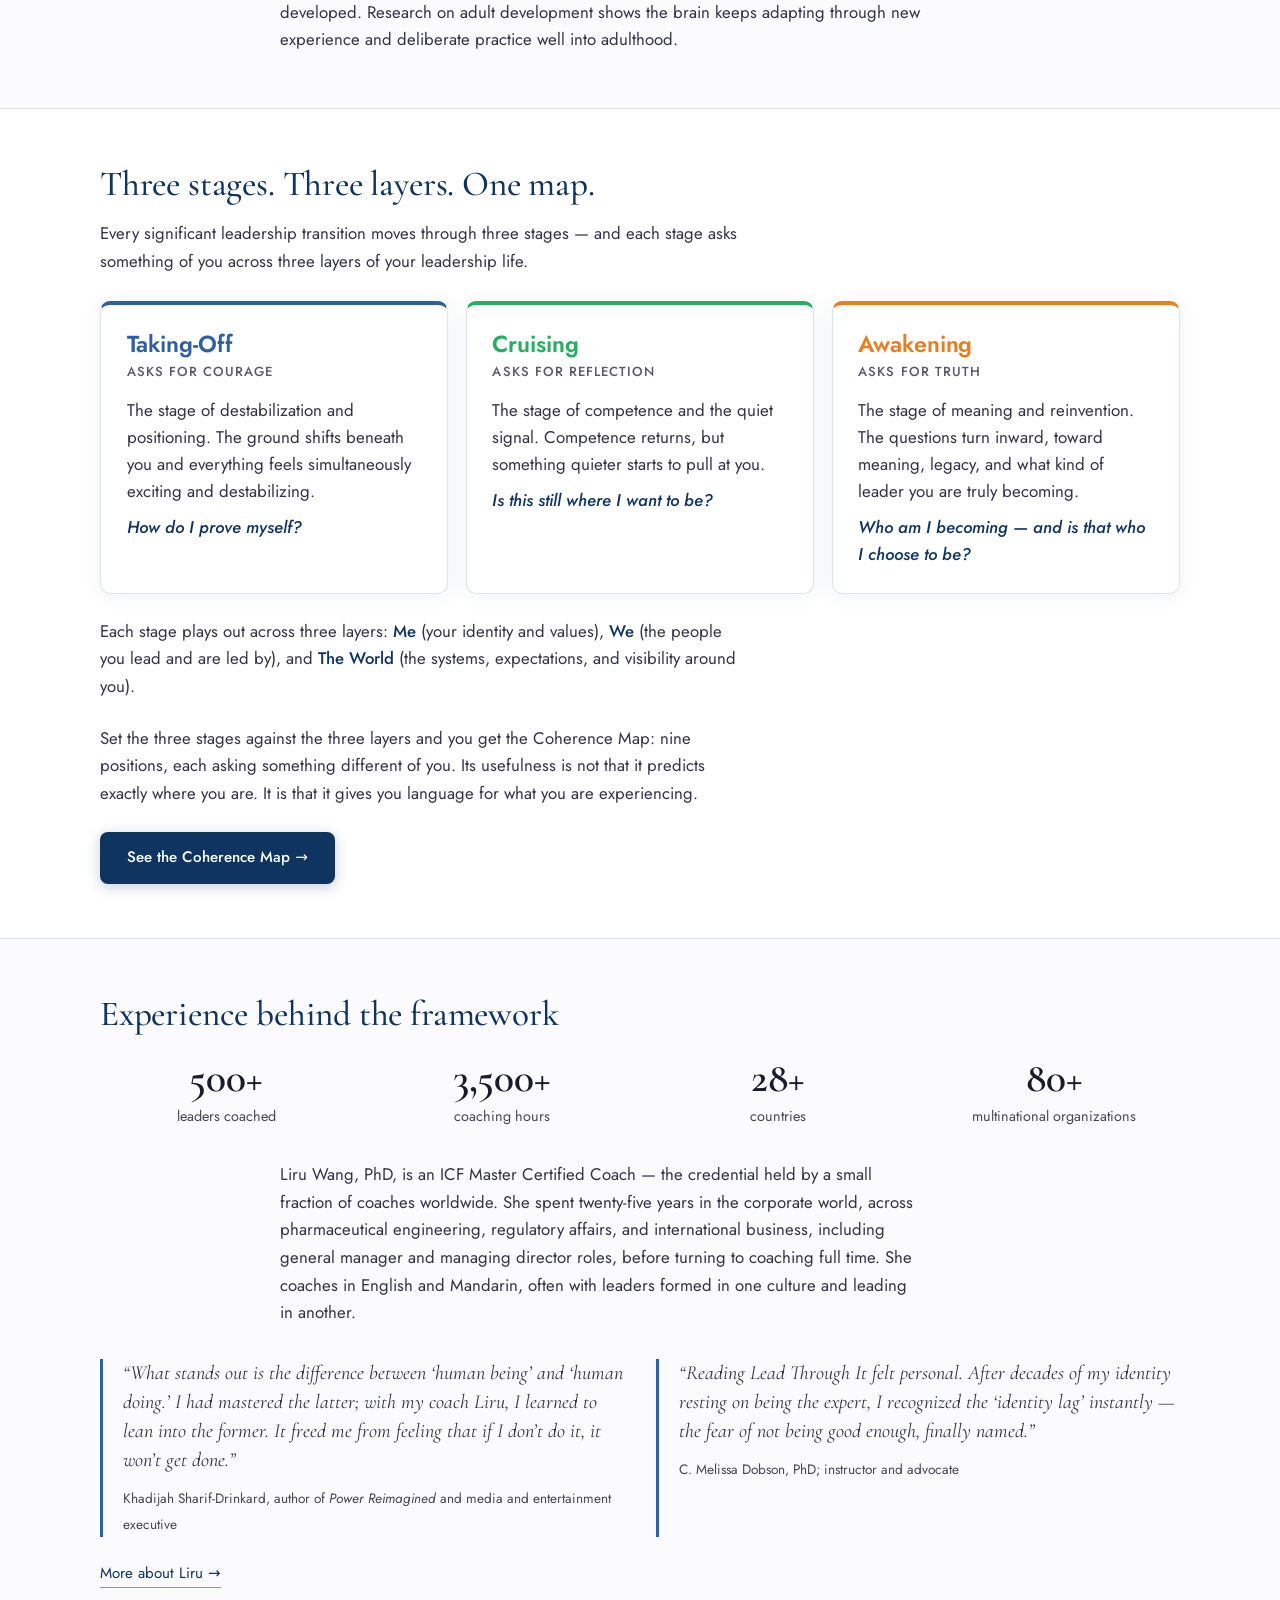
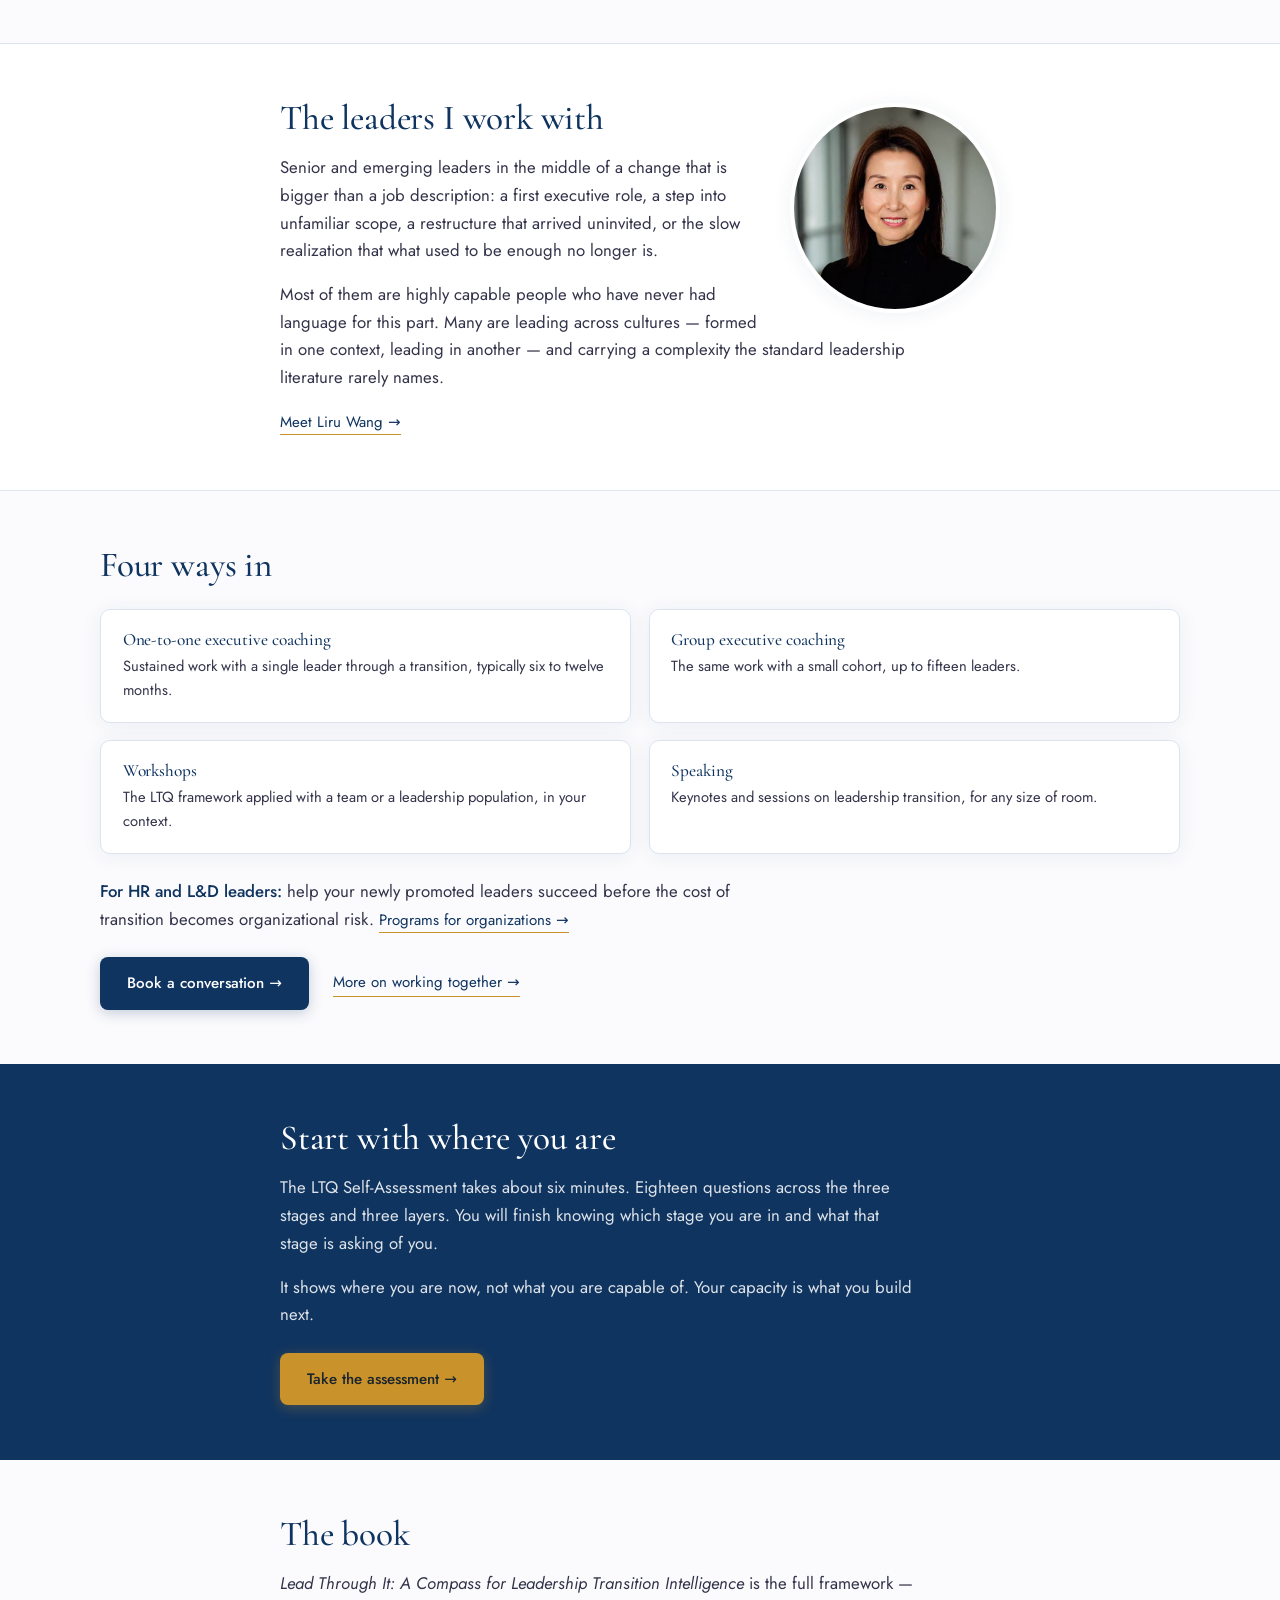
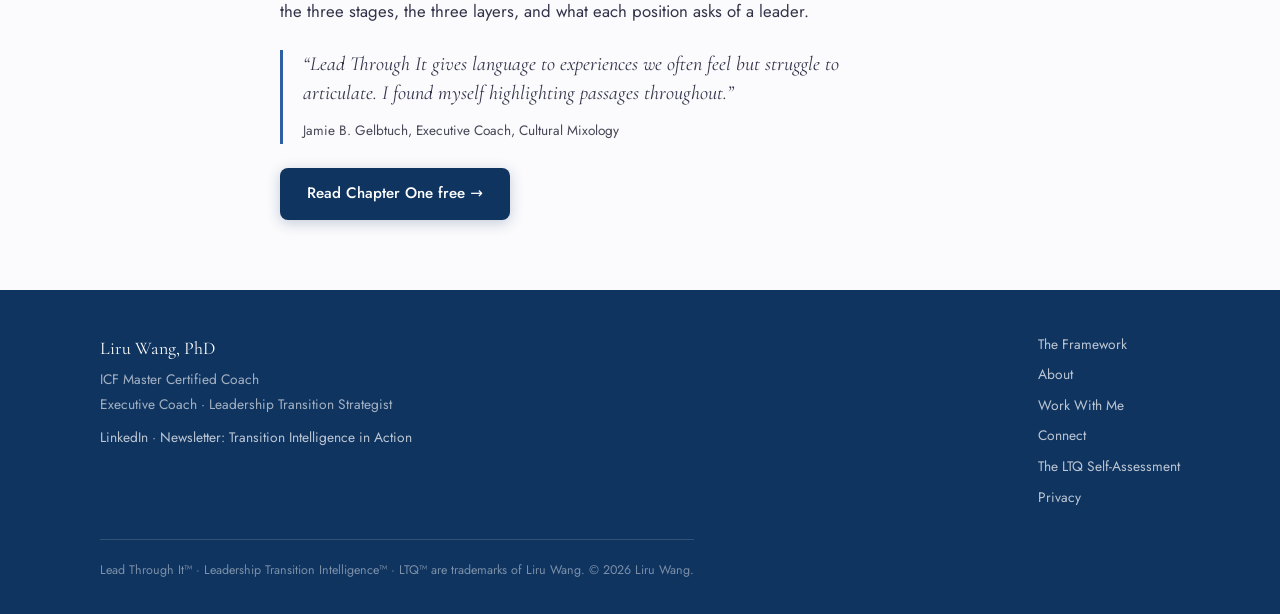
==== commit 7f80bb81: "Add files via upload" ====
--- a/index.html
+++ b/index.html
@@ -3,13 +3,13 @@
 <head>
 <meta charset="UTF-8">
 <meta name="viewport" content="width=device-width, initial-scale=1">
-<title>Leadership Transition Intelligence — Liru Wang, PhD</title>
-<meta name="description" content="Executive coaching for leaders in transition, and the LTQ framework for what is actually happening to you. Take the free 18-question self-assessment.">
+<title>Executive Coach for Leaders in Transition | Liru Wang, PhD, MCC</title>
+<meta name="description" content="Executive coaching for new and senior leaders in transition, in English and Mandarin. Find your stage with the free 6-minute LTQ self-assessment.">
 <link rel="canonical" href="https://leadershiptransitionintelligence.com/">
 <meta property="og:type" content="website">
 <meta property="og:site_name" content="Leadership Transition Intelligence">
-<meta property="og:title" content="Leadership Transition Intelligence — Liru Wang, PhD">
-<meta property="og:description" content="Executive coaching for leaders in transition, and the LTQ framework for what is actually happening to you. Take the free 18-question self-assessment.">
+<meta property="og:title" content="Executive Coach for Leaders in Transition | Liru Wang, PhD, MCC">
+<meta property="og:description" content="Executive coaching for new and senior leaders in transition, in English and Mandarin. Find your stage with the free 6-minute LTQ self-assessment.">
 <meta property="og:url" content="https://leadershiptransitionintelligence.com/">
 <meta name="twitter:card" content="summary">
 <link rel="preconnect" href="https://fonts.googleapis.com"><link rel="preconnect" href="https://fonts.gstatic.com" crossorigin><link href="https://fonts.googleapis.com/css2?family=Cormorant+Garamond:ital,wght@0,500;0,600;1,400;1,500&family=Jost:wght@300;400;500;600&display=swap" rel="stylesheet">
@@ -26,7 +26,7 @@
 .book-quote{margin:1.5rem 0}
 @media (max-width:720px){.stats{grid-template-columns:repeat(2,1fr)}.quotes{grid-template-columns:1fr}}
 </style>
-<script type="application/ld+json">{"@context": "https://schema.org", "@graph": [{"@type": "Person", "@id": "https://leadershiptransitionintelligence.com/#liru", "name": "Liru Wang", "honorificSuffix": "PhD", "jobTitle": "Executive Coach", "description": "Executive coach for leaders in transition. Creator of the Leadership Transition Intelligence (LTQ) framework and author of Lead Through It.", "url": "https://leadershiptransitionintelligence.com", "sameAs": ["https://www.linkedin.com/in/liruwang/"], "knowsLanguage": ["en", "zh"], "address": {"@type": "PostalAddress", "addressLocality": "Edmonton", "addressRegion": "AB", "addressCountry": "CA"}, "hasCredential": [{"@type": "EducationalOccupationalCredential", "name": "ICF Master Certified Coach (MCC)", "credentialCategory": "certification", "recognizedBy": {"@type": "Organization", "name": "International Coaching Federation"}}, {"@type": "EducationalOccupationalCredential", "name": "PhD", "credentialCategory": "degree"}], "knowsAbout": ["Leadership transitions", "Executive coaching", "Leadership development", "Leadership Transition Intelligence", "Cross-cultural leadership"]}, {"@type": "Book", "@id": "https://leadershiptransitionintelligence.com/#book", "name": "Lead Through It: A Compass for Leadership Transition Intelligence", "author": {"@id": "https://leadershiptransitionintelligence.com/#liru"}, "inLanguage": "en", "bookFormat": "https://schema.org/Paperback", "about": "Leadership transitions, identity, and the Leadership Transition Intelligence framework"}, {"@type": "WebSite", "@id": "https://leadershiptransitionintelligence.com/#site", "url": "https://leadershiptransitionintelligence.com", "name": "Leadership Transition Intelligence", "publisher": {"@id": "https://leadershiptransitionintelligence.com/#liru"}}]}</script>
+<script type="application/ld+json">{"@context": "https://schema.org", "@graph": [{"@type": "Person", "@id": "https://leadershiptransitionintelligence.com/#liru", "name": "Liru Wang", "honorificSuffix": "PhD", "jobTitle": ["Executive Coach", "Leadership Transition Strategist"], "description": "Executive coach for leaders in transition. Creator of the Leadership Transition Intelligence (LTQ) framework and author of Lead Through It.", "url": "https://leadershiptransitionintelligence.com", "sameAs": ["https://www.linkedin.com/in/liruwang/"], "knowsLanguage": ["en", "zh"], "address": {"@type": "PostalAddress", "addressLocality": "Edmonton", "addressRegion": "AB", "addressCountry": "CA"}, "hasCredential": [{"@type": "EducationalOccupationalCredential", "name": "ICF Master Certified Coach (MCC)", "credentialCategory": "certification", "recognizedBy": {"@type": "Organization", "name": "International Coaching Federation"}}, {"@type": "EducationalOccupationalCredential", "name": "PhD", "credentialCategory": "degree"}], "knowsAbout": ["Leadership transitions", "Executive coaching", "Leadership development", "Leadership Transition Intelligence", "Cross-cultural leadership"]}, {"@type": "Book", "@id": "https://leadershiptransitionintelligence.com/#book", "name": "Lead Through It: A Compass for Leadership Transition Intelligence", "author": {"@id": "https://leadershiptransitionintelligence.com/#liru"}, "inLanguage": "en", "bookFormat": "https://schema.org/Paperback", "about": "Leadership transitions, identity, and the Leadership Transition Intelligence framework"}, {"@type": "WebSite", "@id": "https://leadershiptransitionintelligence.com/#site", "url": "https://leadershiptransitionintelligence.com", "name": "Leadership Transition Intelligence", "publisher": {"@id": "https://leadershiptransitionintelligence.com/#liru"}}]}</script>
 </head>
 <body>
 <a class="skip" href="#main">Skip to content</a>
@@ -228,7 +228,7 @@
     <div>
       <div class="fname">Liru Wang, PhD</div>
       <div>ICF Master Certified Coach</div>
-      <div>Executive Coach for Leaders in Transition</div>
+      <div>Executive Coach &middot; Leadership Transition Strategist</div>
       <div style="margin-top:.5rem"><a href="https://www.linkedin.com/in/liruwang/" target="_blank" rel="noopener">LinkedIn</a>
         &middot; <a href="https://www.linkedin.com/newsletters/transition-intelligence-in-act-7405003066569031680/" target="_blank" rel="noopener">Newsletter: Transition Intelligence in Action</a></div>
     </div>
